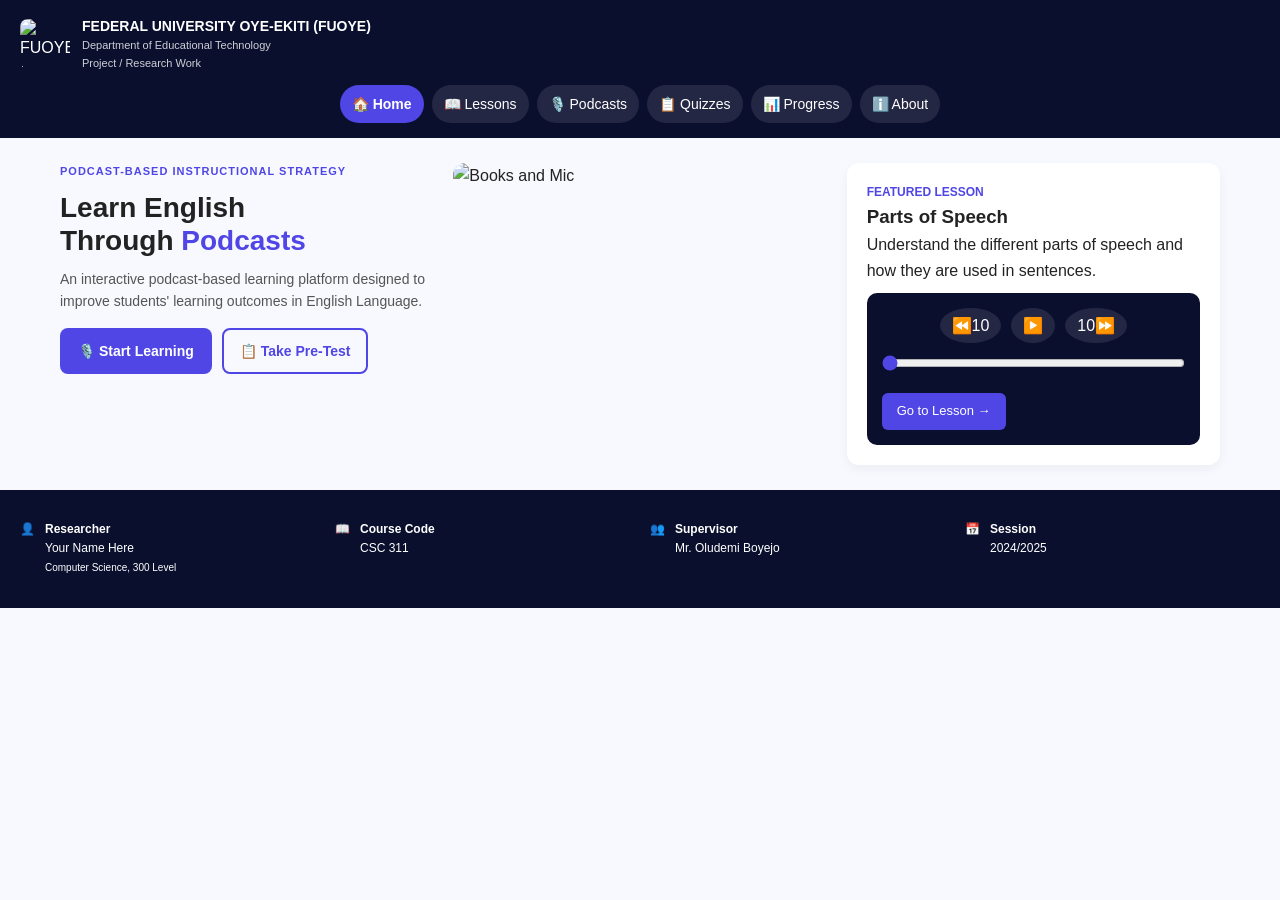
==== index.html @ ce8e96d2 "Update index.html" ====
<!DOCTYPE html>
<html lang="en">
<head>
  <meta charset="UTF-8">
  <meta name="viewport" content="width=device-width, initial-scale=1.0">
  <title>PodClass English - Home</title>
  <link rel="stylesheet" href="style.css">
</head>
<body>
  <header>
    <div class="header-left">
      <img src="https://i.ibb.co/wgB9kXv/fuoye-logo.png" alt="FUOYE Logo" class="logo">
      <div>
        <h3>FEDERAL UNIVERSITY OYE-EKITI (FUOYE)</h3>
        <p>Department of Educational Technology</p>
        <p>Project / Research Work</p>
      </div>
    </div>
    <nav>
      <a href="index.html" class="active">🏠 Home</a>
      <a href="lessons.html">📖 Lessons</a>
      <a href="podcasts.html">🎙️ Podcasts</a>
      <a href="quizzes.html">📋 Quizzes</a>
      <a href="progress.html">📊 Progress</a>
      <a href="about.html">ℹ️ About</a>
    </nav>
  </header>

  <section class="hero">
    <div class="hero-text">
      <p class="tag">PODCAST-BASED INSTRUCTIONAL STRATEGY</p>
      <h1>Learn English <br>Through <span>Podcasts</span></h1>
      <p class="sub">An interactive podcast-based learning platform designed to improve students' learning outcomes in English Language.</p>
      <div class="hero-btns">
        <a href="podcasts.html" class="btn-primary">🎙️ Start Learning</a>
        <a href="#" class="btn-outline">📋 Take Pre-Test</a>
      </div>
    </div>
    <div class="hero-img">
      <img src="https://i.ibb.co/1JkFqWw/books-podcast.png" alt="Books and Mic">
    </div>
    <div class="featured">
      <h4>FEATURED LESSON</h4>
      <h3>Parts of Speech</h3>
      <p>Understand the different parts of speech and how they are used in sentences.</p>
      <div class="audio-player">
        <audio id="featuredAudio" src="audio/ep1.mp3"></audio>
        <div class="player-controls">
          <button onclick="rewind()">⏪10</button>
          <button onclick="playPause()" id="playBtn">▶️</button>
          <button onclick="forward()">10⏩</button>
        </div>
        <input type="range" id="progress" value="0">
        <a href="lessons.html" class="btn-small">Go to Lesson →</a>
      </div>
    </div>
  </section>

  <footer>
    <div class="footer-item"><span>👤</span><div><b>Researcher</b><br>Your Name Here<br><small>Computer Science, 300 Level</small></div></div>
    <div class="footer-item"><span>📖</span><div><b>Course Code</b><br>CSC 311</div></div>
    <div class="footer-item"><span>👥</span><div><b>Supervisor</b><br>Mr. Oludemi Boyejo</div></div>
    <div class="footer-item"><span>📅</span><div><b>Session</b><br>2024/2025</div></div>
  </footer>
  <script src="script.js"></script>
</body>
</html>
---- style.css ----
* { margin: 0; padding: 0; box-sizing: border-box; font-family: 'Segoe UI', Roboto, sans-serif; }
body { background: #f8f9ff; color: #222; line-height: 1.6; }
header { background: #0a0f2e; color: white; padding: 15px 20px; position: sticky; top: 0; z-index: 100; }
.header-left { display: flex; gap: 12px; align-items: center; margin-bottom: 12px; }
.logo { width: 50px; height: 50px; border-radius: 8px; }
.header-left h3 { font-size: 14px; }
.header-left p { font-size: 11px; opacity: 0.8; }
nav { display: flex; flex-wrap: wrap; gap: 8px; justify-content: center; }
nav a { color: white; text-decoration: none; font-size: 12px; padding: 8px 12px; border-radius: 20px; background: rgba(255,255,255,0.1); white-space: nowrap; }
nav a.active { background: #4f46e5; font-weight: 600; }
.hero { display: grid; gap: 20px; padding: 25px 20px; max-width: 1200px; margin: auto; }
.tag { color: #4f46e5; font-weight: 700; font-size: 11px; letter-spacing: 1px; }
.hero h1 { font-size: 28px; margin: 10px 0; line-height: 1.2; }
.hero h1 span { color: #4f46e5; }
.sub { color: #555; font-size: 14px; margin-bottom: 15px; }
.hero-btns { display: flex; gap: 10px; flex-wrap: wrap; }
.btn-primary { background: #4f46e5; color: white; padding: 12px 18px; border-radius: 8px; text-decoration: none; font-weight: 600; font-size: 14px; }
.btn-outline { border: 2px solid #4f46e5; color: #4f46e5; padding: 10px 16px; border-radius: 8px; text-decoration: none; font-weight: 600; font-size: 14px; }
.hero-img img { width: 100%; border-radius: 12px; }
.featured { background: white; padding: 20px; border-radius: 12px; box-shadow: 0 4px 12px rgba(0,0,0,0.05); }
.featured h4 { color: #4f46e5; font-size: 12px; }
.audio-player { background: #0a0f2e; color: white; padding: 15px; border-radius: 10px; margin-top: 10px; }
.player-controls { display: flex; justify-content: center; gap: 10px; }
.player-controls button { background: rgba(255,255,255,0.1); border: none; color: white; font-size: 16px; padding: 8px 12px; border-radius: 50%; cursor: pointer; }
#progress { width: 100%; margin: 12px 0; accent-color: #4f46e5; }
.btn-small { background: #4f46e5; color: white; padding: 8px 15px; border-radius: 6px; text-decoration: none; display: inline-block; margin-top: 10px; font-size: 13px; }
.features { text-align: center; padding: 40px 20px; }
.features h2 { margin-bottom: 20px; }
.feature-grid { display: grid; grid-template-columns: repeat(2, 1fr); gap: 15px; max-width: 1100px; margin: 20px auto; }
.feature { background: white; padding: 20px; border-radius: 12px; box-shadow: 0 2px 8px rgba(0,0,0,0.05); }
.icon { font-size: 28px; background: #eef2ff; width: 50px; height: 50px; line-height: 50px; border-radius: 50%; margin: 0 auto 10px; }
.about-quick { display: grid; gap: 20px; padding: 20px; max-width: 1200px; margin: auto; }
.about { background: #0a0f2e; color: white; padding: 25px; border-radius: 12px; }
.quick-grid { display: grid; grid-template-columns: repeat(2, 1fr); gap: 12px; }
.q { background: white; padding: 15px; border-radius: 10px; text-align: center; text-decoration: none; color: #222; display: block; box-shadow: 0 2px 8px rgba(0,0,0,0.05); }
.q b { display: block; margin-top: 5px; }
.page { padding: 25px 20px; max-width: 1000px; margin: auto; }
.lesson-card,.episode,.progress-card { background: white; padding: 18px; margin: 15px 0; border-radius: 12px; box-shadow: 0 2px 8px rgba(0,0,0,0.05); }
.bar { background: #e5e7eb; height: 10px; border-radius: 5px; overflow: hidden; }
.bar div { background: #4f46e5; height: 10px; }
.quiz-container { max-width: 800px; margin: 25px auto; padding: 25px; background: white; border-radius: 12px; }
.question { background: #f5f9ff; padding: 15px; margin: 15px 0; border-radius: 8px; border-left: 4px solid #4f46e5; }
.question label { display: block; margin: 8px 0; cursor: pointer; }
.btn { background: #4f46e5; color: white; padding: 12px 20px; border-radius: 8px; text-decoration: none; border: none; cursor: pointer; display: inline-block; margin: 8px; font-weight: 600; }
footer { background: #0a0f2e; color: white; display: grid; grid-template-columns: repeat(2, 1fr); gap: 20px; padding: 30px 20px; font-size: 12px; }
.footer-item { display: flex; gap: 10px; }
@media(min-width: 900px){
  .hero { grid-template-columns: 1fr 1fr 1fr; }
  .feature-grid { grid-template-columns: repeat(4, 1fr); }
  .about-quick { grid-template-columns: 1fr 1fr; }
  footer { grid-template-columns: repeat(4, 1fr); }
  nav a { font-size: 14px; }
}
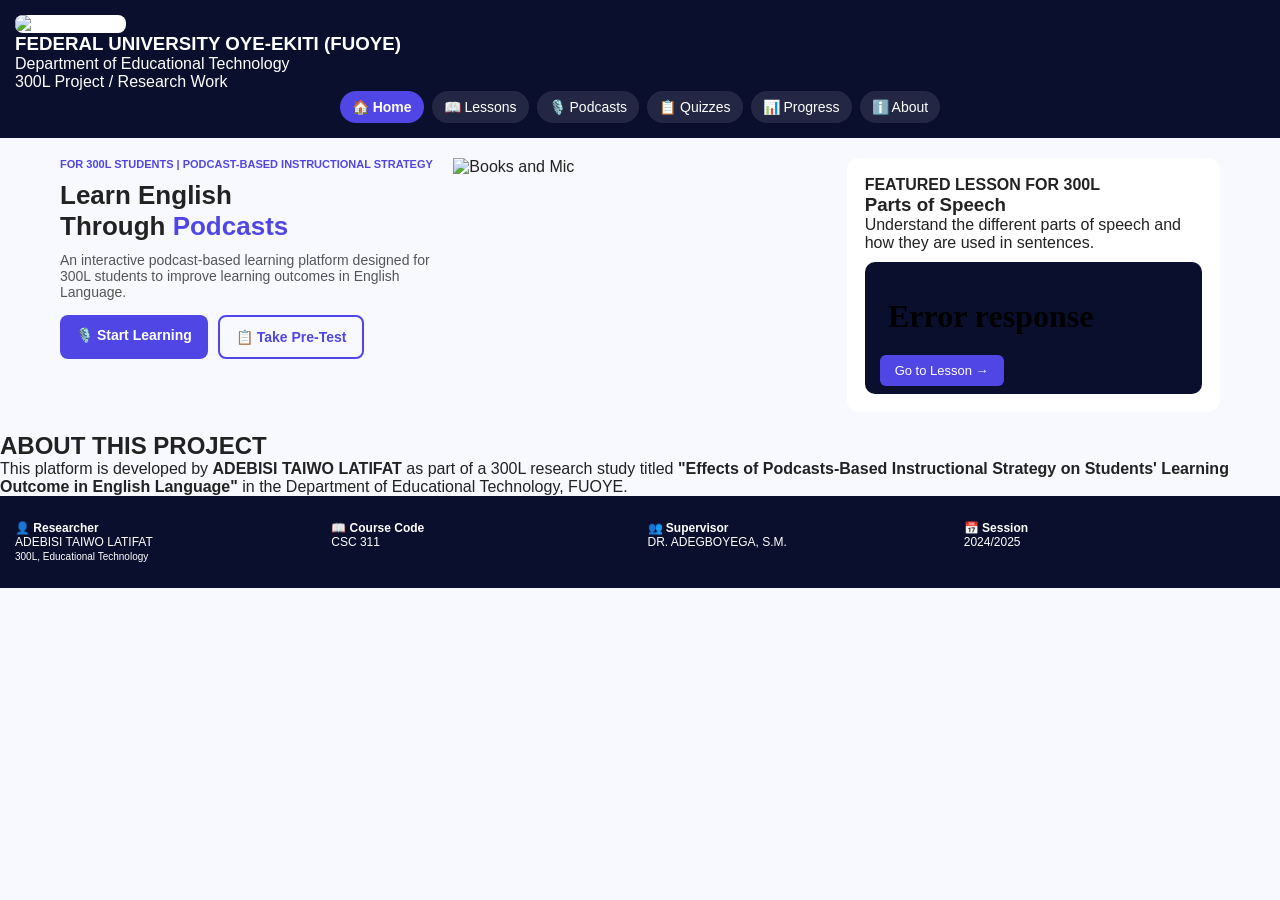
==== commit a138adf4: "Update index.html" ====
--- a/index.html
+++ b/index.html
@@ -3,17 +3,17 @@
 <head>
   <meta charset="UTF-8">
   <meta name="viewport" content="width=device-width, initial-scale=1.0">
-  <title>PodClass English - Home</title>
+  <title>PodClass English - FUOYE 300L</title>
   <link rel="stylesheet" href="style.css">
 </head>
 <body>
   <header>
-    <div class="header-left">
-      <img src="https://i.ibb.co/wgB9kXv/fuoye-logo.png" alt="FUOYE Logo" class="logo">
+    <div class="header-top">
+      <img src="https://i.postimg.cc/3R0YhXkT/fuoye-logo.png" alt="FUOYE Logo" class="logo">
       <div>
         <h3>FEDERAL UNIVERSITY OYE-EKITI (FUOYE)</h3>
         <p>Department of Educational Technology</p>
-        <p>Project / Research Work</p>
+        <p>300L Project / Research Work</p>
       </div>
     </div>
     <nav>
@@ -27,41 +27,38 @@
   </header>
 
   <section class="hero">
-    <div class="hero-text">
-      <p class="tag">PODCAST-BASED INSTRUCTIONAL STRATEGY</p>
+    <div>
+      <p class="tag">FOR 300L STUDENTS | PODCAST-BASED INSTRUCTIONAL STRATEGY</p>
       <h1>Learn English <br>Through <span>Podcasts</span></h1>
-      <p class="sub">An interactive podcast-based learning platform designed to improve students' learning outcomes in English Language.</p>
+      <p class="sub">An interactive podcast-based learning platform designed for 300L students to improve learning outcomes in English Language.</p>
       <div class="hero-btns">
         <a href="podcasts.html" class="btn-primary">🎙️ Start Learning</a>
         <a href="#" class="btn-outline">📋 Take Pre-Test</a>
       </div>
     </div>
-    <div class="hero-img">
-      <img src="https://i.ibb.co/1JkFqWw/books-podcast.png" alt="Books and Mic">
-    </div>
+    <img src="https://i.ibb.co/1JkFqWw/books-podcast.png" alt="Books and Mic" class="hero-img">
+    
     <div class="featured">
-      <h4>FEATURED LESSON</h4>
+      <h4>FEATURED LESSON FOR 300L</h4>
       <h3>Parts of Speech</h3>
       <p>Understand the different parts of speech and how they are used in sentences.</p>
       <div class="audio-player">
-        <audio id="featuredAudio" src="audio/ep1.mp3"></audio>
-        <div class="player-controls">
-          <button onclick="rewind()">⏪10</button>
-          <button onclick="playPause()" id="playBtn">▶️</button>
-          <button onclick="forward()">10⏩</button>
-        </div>
-        <input type="range" id="progress" value="0">
+        <iframe id="featuredAudio" src="PASTE_AUDIO_LINK_1" width="100%" height="80" frameborder="0"></iframe>
         <a href="lessons.html" class="btn-small">Go to Lesson →</a>
       </div>
     </div>
   </section>
 
+  <section class="about-project">
+    <h2>ABOUT THIS PROJECT</h2>
+    <p>This platform is developed by <b>ADEBISI TAIWO LATIFAT</b> as part of a 300L research study titled <b>"Effects of Podcasts-Based Instructional Strategy on Students' Learning Outcome in English Language"</b> in the Department of Educational Technology, FUOYE.</p>
+  </section>
+
   <footer>
-    <div class="footer-item"><span>👤</span><div><b>Researcher</b><br>Your Name Here<br><small>Computer Science, 300 Level</small></div></div>
-    <div class="footer-item"><span>📖</span><div><b>Course Code</b><br>CSC 311</div></div>
-    <div class="footer-item"><span>👥</span><div><b>Supervisor</b><br>Mr. Oludemi Boyejo</div></div>
-    <div class="footer-item"><span>📅</span><div><b>Session</b><br>2024/2025</div></div>
+    <div><b>👤 Researcher</b><br>ADEBISI TAIWO LATIFAT<br><small>300L, Educational Technology</small></div>
+    <div><b>📖 Course Code</b><br>CSC 311</div>
+    <div><b>👥 Supervisor</b><br>DR. ADEGBOYEGA, S.M.</div>
+    <div><b>📅 Session</b><br>2024/2025</div>
   </footer>
-  <script src="script.js"></script>
 </body>
 </html>
--- a/style.css
+++ b/style.css
@@ -1,53 +1,34 @@
-* { margin: 0; padding: 0; box-sizing: border-box; font-family: 'Segoe UI', Roboto, sans-serif; }
-body { background: #f8f9ff; color: #222; line-height: 1.6; }
-header { background: #0a0f2e; color: white; padding: 15px 20px; position: sticky; top: 0; z-index: 100; }
-.header-left { display: flex; gap: 12px; align-items: center; margin-bottom: 12px; }
-.logo { width: 50px; height: 50px; border-radius: 8px; }
-.header-left h3 { font-size: 14px; }
-.header-left p { font-size: 11px; opacity: 0.8; }
+* { margin: 0; padding: 0; box-sizing: border-box; font-family: 'Segoe UI', sans-serif; }
+body { background: #f8f9ff; color: #222; }
+header { background: #0a0f2e; color: white; padding: 15px; }
+.header-left { display: flex; gap: 10px; align-items: center; margin-bottom: 12px; }
+.logo { width: 50px; height: 50px; border-radius: 8px; object-fit: contain; background: white; }
+.header-left h3 { font-size: 13px; }
+.header-left p { font-size: 10px; opacity: 0.8; }
 nav { display: flex; flex-wrap: wrap; gap: 8px; justify-content: center; }
-nav a { color: white; text-decoration: none; font-size: 12px; padding: 8px 12px; border-radius: 20px; background: rgba(255,255,255,0.1); white-space: nowrap; }
+nav a { color: white; text-decoration: none; font-size: 12px; padding: 8px 12px; border-radius: 20px; background: rgba(255,255,255,0.1); }
 nav a.active { background: #4f46e5; font-weight: 600; }
-.hero { display: grid; gap: 20px; padding: 25px 20px; max-width: 1200px; margin: auto; }
-.tag { color: #4f46e5; font-weight: 700; font-size: 11px; letter-spacing: 1px; }
-.hero h1 { font-size: 28px; margin: 10px 0; line-height: 1.2; }
+.hero { padding: 20px; max-width: 1200px; margin: auto; }
+.tag { color: #4f46e5; font-weight: 700; font-size: 11px; }
+.hero h1 { font-size: 26px; margin: 10px 0; }
 .hero h1 span { color: #4f46e5; }
 .sub { color: #555; font-size: 14px; margin-bottom: 15px; }
 .hero-btns { display: flex; gap: 10px; flex-wrap: wrap; }
-.btn-primary { background: #4f46e5; color: white; padding: 12px 18px; border-radius: 8px; text-decoration: none; font-weight: 600; font-size: 14px; }
-.btn-outline { border: 2px solid #4f46e5; color: #4f46e5; padding: 10px 16px; border-radius: 8px; text-decoration: none; font-weight: 600; font-size: 14px; }
-.hero-img img { width: 100%; border-radius: 12px; }
-.featured { background: white; padding: 20px; border-radius: 12px; box-shadow: 0 4px 12px rgba(0,0,0,0.05); }
-.featured h4 { color: #4f46e5; font-size: 12px; }
+.btn-primary, .btn-outline { padding: 12px 16px; border-radius: 8px; text-decoration: none; font-weight: 600; font-size: 14px; display: inline-block; }
+.btn-primary { background: #4f46e5; color: white; }
+.btn-outline { border: 2px solid #4f46e5; color: #4f46e5; }
+.hero-img img { width: 100%; border-radius: 12px; margin: 15px 0; }
+.featured { background: white; padding: 18px; border-radius: 12px; }
 .audio-player { background: #0a0f2e; color: white; padding: 15px; border-radius: 10px; margin-top: 10px; }
 .player-controls { display: flex; justify-content: center; gap: 10px; }
-.player-controls button { background: rgba(255,255,255,0.1); border: none; color: white; font-size: 16px; padding: 8px 12px; border-radius: 50%; cursor: pointer; }
-#progress { width: 100%; margin: 12px 0; accent-color: #4f46e5; }
-.btn-small { background: #4f46e5; color: white; padding: 8px 15px; border-radius: 6px; text-decoration: none; display: inline-block; margin-top: 10px; font-size: 13px; }
-.features { text-align: center; padding: 40px 20px; }
-.features h2 { margin-bottom: 20px; }
-.feature-grid { display: grid; grid-template-columns: repeat(2, 1fr); gap: 15px; max-width: 1100px; margin: 20px auto; }
-.feature { background: white; padding: 20px; border-radius: 12px; box-shadow: 0 2px 8px rgba(0,0,0,0.05); }
-.icon { font-size: 28px; background: #eef2ff; width: 50px; height: 50px; line-height: 50px; border-radius: 50%; margin: 0 auto 10px; }
-.about-quick { display: grid; gap: 20px; padding: 20px; max-width: 1200px; margin: auto; }
-.about { background: #0a0f2e; color: white; padding: 25px; border-radius: 12px; }
-.quick-grid { display: grid; grid-template-columns: repeat(2, 1fr); gap: 12px; }
-.q { background: white; padding: 15px; border-radius: 10px; text-align: center; text-decoration: none; color: #222; display: block; box-shadow: 0 2px 8px rgba(0,0,0,0.05); }
-.q b { display: block; margin-top: 5px; }
-.page { padding: 25px 20px; max-width: 1000px; margin: auto; }
-.lesson-card,.episode,.progress-card { background: white; padding: 18px; margin: 15px 0; border-radius: 12px; box-shadow: 0 2px 8px rgba(0,0,0,0.05); }
-.bar { background: #e5e7eb; height: 10px; border-radius: 5px; overflow: hidden; }
-.bar div { background: #4f46e5; height: 10px; }
-.quiz-container { max-width: 800px; margin: 25px auto; padding: 25px; background: white; border-radius: 12px; }
-.question { background: #f5f9ff; padding: 15px; margin: 15px 0; border-radius: 8px; border-left: 4px solid #4f46e5; }
-.question label { display: block; margin: 8px 0; cursor: pointer; }
-.btn { background: #4f46e5; color: white; padding: 12px 20px; border-radius: 8px; text-decoration: none; border: none; cursor: pointer; display: inline-block; margin: 8px; font-weight: 600; }
-footer { background: #0a0f2e; color: white; display: grid; grid-template-columns: repeat(2, 1fr); gap: 20px; padding: 30px 20px; font-size: 12px; }
-.footer-item { display: flex; gap: 10px; }
-@media(min-width: 900px){
-  .hero { grid-template-columns: 1fr 1fr 1fr; }
-  .feature-grid { grid-template-columns: repeat(4, 1fr); }
-  .about-quick { grid-template-columns: 1fr 1fr; }
+.player-controls button { background: rgba(255,255,255,0.1); border: none; color: white; font-size: 16px; padding: 8px 12px; border-radius: 50%; }
+#progress { width: 100%; margin: 12px 0; }
+.btn-small { background: #4f46e5; color: white; padding: 8px 15px; border-radius: 6px; text-decoration: none; font-size: 13px; }
+footer { background: #0a0f2e; color: white; display: grid; grid-template-columns: repeat(2, 1fr); gap: 15px; padding: 25px 15px; font-size: 12px; }
+.footer-item { display: flex; gap: 8px; }
+
+@media(min-width: 768px){
+  .hero { display: grid; grid-template-columns: 1fr 1fr 1fr; gap: 20px; }
   footer { grid-template-columns: repeat(4, 1fr); }
   nav a { font-size: 14px; }
 }
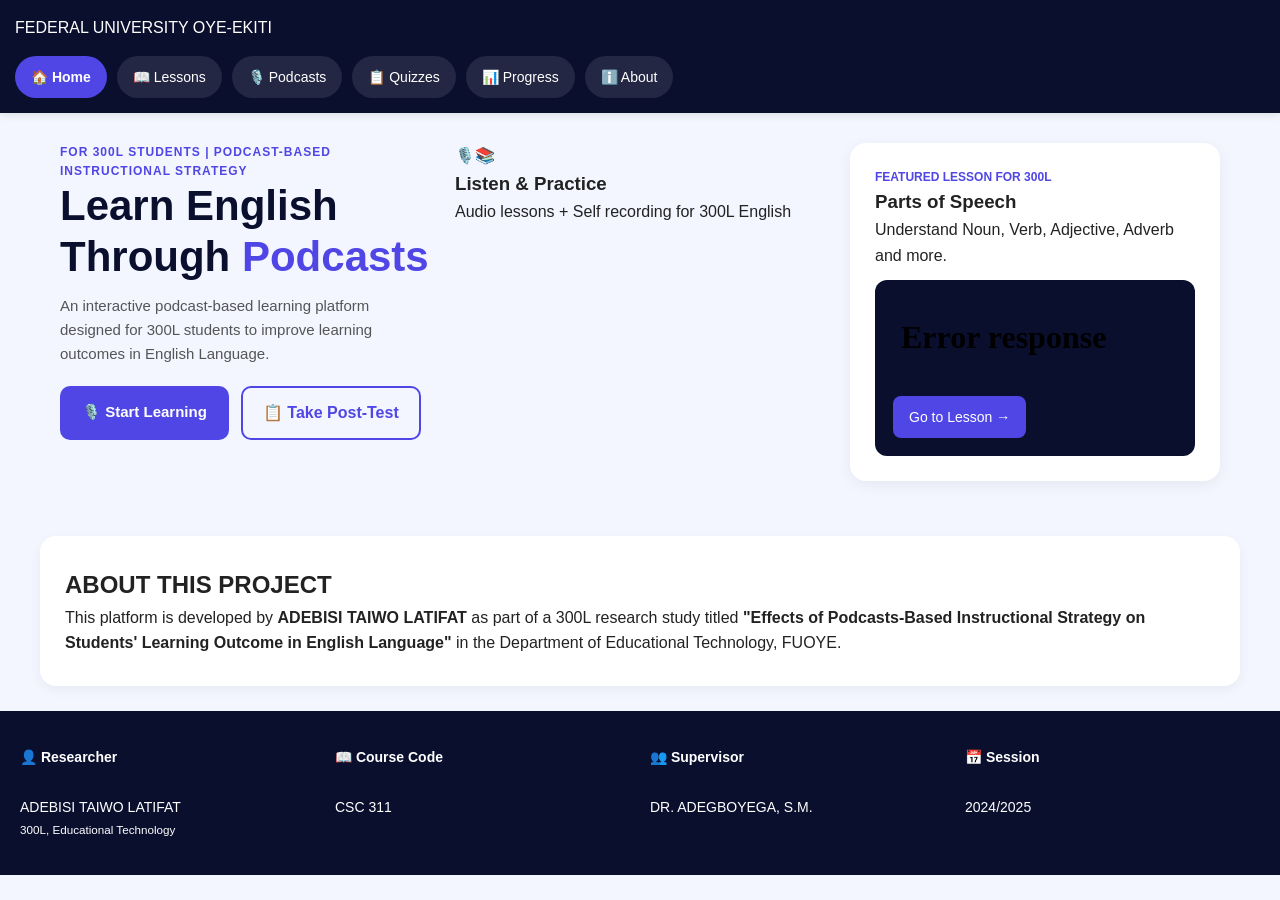
==== commit dc9d78ef: "Update index.html" ====
--- a/index.html
+++ b/index.html
@@ -1,64 +1,37 @@
 <!DOCTYPE html>
 <html lang="en">
-<head>
-  <meta charset="UTF-8">
-  <meta name="viewport" content="width=device-width, initial-scale=1.0">
-  <title>PodClass English - FUOYE 300L</title>
-  <link rel="stylesheet" href="style.css">
-</head>
+<head><meta charset="UTF-8"><meta name="viewport" content="width=device-width, initial-scale=1.0">
+<title>PodClass English - FUOYE 300L</title><link rel="stylesheet" href="style.css"></head>
 <body>
-  <header>
-    <div class="header-top">
-      <img src="https://i.postimg.cc/3R0YhXkT/fuoye-logo.png" alt="FUOYE Logo" class="logo">
-      <div>
-        <h3>FEDERAL UNIVERSITY OYE-EKITI (FUOYE)</h3>
-        <p>Department of Educational Technology</p>
-        <p>300L Project / Research Work</p>
-      </div>
+<header>
+  <div class="header-top"><div class="school-name">FEDERAL UNIVERSITY OYE-EKITI</div></div>
+  <nav>
+    <a href="index.html" class="active">🏠 Home</a><a href="lessons.html">📖 Lessons</a>
+    <a href="podcasts.html">🎙️ Podcasts</a><a href="quizzes.html">📋 Quizzes</a>
+    <a href="progress.html">📊 Progress</a><a href="about.html">ℹ️ About</a>
+  </nav>
+</header>
+<section class="hero">
+  <div class="hero-text">
+    <p class="tag">FOR 300L STUDENTS | PODCAST-BASED INSTRUCTIONAL STRATEGY</p>
+    <h1>Learn English <br>Through <span>Podcasts</span></h1>
+    <p class="sub">An interactive podcast-based learning platform designed for 300L students to improve learning outcomes in English Language.</p>
+    <div class="hero-btns">
+      <a href="podcasts.html" class="btn-primary">🎙️ Start Learning</a>
+      <a href="quizzes.html" class="btn-outline">📋 Take Post-Test</a>
     </div>
-    <nav>
-      <a href="index.html" class="active">🏠 Home</a>
-      <a href="lessons.html">📖 Lessons</a>
-      <a href="podcasts.html">🎙️ Podcasts</a>
-      <a href="quizzes.html">📋 Quizzes</a>
-      <a href="progress.html">📊 Progress</a>
-      <a href="about.html">ℹ️ About</a>
-    </nav>
-  </header>
-
-  <section class="hero">
-    <div>
-      <p class="tag">FOR 300L STUDENTS | PODCAST-BASED INSTRUCTIONAL STRATEGY</p>
-      <h1>Learn English <br>Through <span>Podcasts</span></h1>
-      <p class="sub">An interactive podcast-based learning platform designed for 300L students to improve learning outcomes in English Language.</p>
-      <div class="hero-btns">
-        <a href="podcasts.html" class="btn-primary">🎙️ Start Learning</a>
-        <a href="#" class="btn-outline">📋 Take Pre-Test</a>
-      </div>
-    </div>
-    <img src="https://i.ibb.co/1JkFqWw/books-podcast.png" alt="Books and Mic" class="hero-img">
-    
-    <div class="featured">
-      <h4>FEATURED LESSON FOR 300L</h4>
-      <h3>Parts of Speech</h3>
-      <p>Understand the different parts of speech and how they are used in sentences.</p>
-      <div class="audio-player">
-        <iframe id="featuredAudio" src="PASTE_AUDIO_LINK_1" width="100%" height="80" frameborder="0"></iframe>
-        <a href="lessons.html" class="btn-small">Go to Lesson →</a>
-      </div>
-    </div>
-  </section>
-
-  <section class="about-project">
-    <h2>ABOUT THIS PROJECT</h2>
-    <p>This platform is developed by <b>ADEBISI TAIWO LATIFAT</b> as part of a 300L research study titled <b>"Effects of Podcasts-Based Instructional Strategy on Students' Learning Outcome in English Language"</b> in the Department of Educational Technology, FUOYE.</p>
-  </section>
-
-  <footer>
-    <div><b>👤 Researcher</b><br>ADEBISI TAIWO LATIFAT<br><small>300L, Educational Technology</small></div>
-    <div><b>📖 Course Code</b><br>CSC 311</div>
-    <div><b>👥 Supervisor</b><br>DR. ADEGBOYEGA, S.M.</div>
-    <div><b>📅 Session</b><br>2024/2025</div>
-  </footer>
-</body>
-</html>
+  </div>
+  <div class="hero-card"><div class="icon">🎙️📚</div><h3>Listen & Practice</h3><p>Audio lessons + Self recording for 300L English</p></div>
+  <div class="featured">
+    <h4>FEATURED LESSON FOR 300L</h4><h3>Parts of Speech</h3><p>Understand Noun, Verb, Adjective, Adverb and more.</p>
+    <div class="audio-player"><iframe src="PASTE_AUDIO_LINK_1" width="100%" height="80" frameborder="0"></iframe><a href="lessons.html" class="btn-small">Go to Lesson →</a></div>
+  </div>
+</section>
+<section class="about-project">
+  <h2>ABOUT THIS PROJECT</h2>
+  <p>This platform is developed by <b>ADEBISI TAIWO LATIFAT</b> as part of a 300L research study titled <b>"Effects of Podcasts-Based Instructional Strategy on Students' Learning Outcome in English Language"</b> in the Department of Educational Technology, FUOYE.</p>
+</section>
+<footer>
+  <div><b>👤 Researcher</b><br>ADEBISI TAIWO LATIFAT<br><small>300L, Educational Technology</small></div>
+  <div><b>📖 Course Code</b><br>CSC 311</div><div><b>👥 Supervisor</b><br>DR. ADEGBOYEGA, S.M.</div><div><b>📅 Session</b><br>2024/2025</div>
+</footer></body></html>
--- a/style.css
+++ b/style.css
@@ -1,34 +1,86 @@
-* { margin: 0; padding: 0; box-sizing: border-box; font-family: 'Segoe UI', sans-serif; }
-body { background: #f8f9ff; color: #222; }
-header { background: #0a0f2e; color: white; padding: 15px; }
-.header-left { display: flex; gap: 10px; align-items: center; margin-bottom: 12px; }
-.logo { width: 50px; height: 50px; border-radius: 8px; object-fit: contain; background: white; }
-.header-left h3 { font-size: 13px; }
-.header-left p { font-size: 10px; opacity: 0.8; }
-nav { display: flex; flex-wrap: wrap; gap: 8px; justify-content: center; }
-nav a { color: white; text-decoration: none; font-size: 12px; padding: 8px 12px; border-radius: 20px; background: rgba(255,255,255,0.1); }
-nav a.active { background: #4f46e5; font-weight: 600; }
-.hero { padding: 20px; max-width: 1200px; margin: auto; }
-.tag { color: #4f46e5; font-weight: 700; font-size: 11px; }
-.hero h1 { font-size: 26px; margin: 10px 0; }
+/* ===== RESET & BASE ===== */
+* { margin: 0; padding: 0; box-sizing: border-box; font-family: 'Segoe UI', Roboto, Arial, sans-serif; }
+body { background: #f4f6ff; color: #222; line-height: 1.6; }
+img { max-width: 100%; display: block; }
+
+/* ===== HEADER ===== */
+header { background: #0a0f2e; color: white; padding: 15px; position: sticky; top: 0; z-index: 100; box-shadow: 0 2px 8px rgba(0,0,0,0.1); }
+.header-top { display: flex; gap: 12px; align-items: center; margin-bottom: 15px; }
+.header-top h3 { font-size: 15px; }
+.header-top p { font-size: 12px; opacity: 0.9; }
+
+/* ===== NAVIGATION ===== */
+nav { display: flex; flex-wrap: wrap; gap: 10px; justify-content: center; }
+nav a { color: white; text-decoration: none; padding: 10px 16px; border-radius: 25px; background: rgba(255,255,255,0.1); font-size: 14px; font-weight: 500; transition: 0.3s; }
+nav a:hover { background: rgba(255,255,255,0.2); }
+nav a.active { background: #4f46e5; font-weight: 700; }
+
+/* ===== CONTAINERS ===== */
+.container { max-width: 1000px; margin: 25px auto; padding: 20px; }
+.hero { padding: 30px 20px; max-width: 1200px; margin: auto; display: grid; gap: 25px; }
+.about-project { background: white; padding: 30px 25px; margin: 25px auto; border-radius: 16px; max-width: 1200px; box-shadow: 0 4px 12px rgba(0,0,0,0.05); }
+
+/* ===== HERO SECTION ===== */
+.tag { color: #4f46e5; font-weight: 700; font-size: 12px; letter-spacing: 1px; text-transform: uppercase; }
+.hero h1 { font-size: 32px; line-height: 1.2; color: #0a0f2e; }
 .hero h1 span { color: #4f46e5; }
-.sub { color: #555; font-size: 14px; margin-bottom: 15px; }
-.hero-btns { display: flex; gap: 10px; flex-wrap: wrap; }
-.btn-primary, .btn-outline { padding: 12px 16px; border-radius: 8px; text-decoration: none; font-weight: 600; font-size: 14px; display: inline-block; }
-.btn-primary { background: #4f46e5; color: white; }
-.btn-outline { border: 2px solid #4f46e5; color: #4f46e5; }
-.hero-img img { width: 100%; border-radius: 12px; margin: 15px 0; }
-.featured { background: white; padding: 18px; border-radius: 12px; }
-.audio-player { background: #0a0f2e; color: white; padding: 15px; border-radius: 10px; margin-top: 10px; }
-.player-controls { display: flex; justify-content: center; gap: 10px; }
-.player-controls button { background: rgba(255,255,255,0.1); border: none; color: white; font-size: 16px; padding: 8px 12px; border-radius: 50%; }
-#progress { width: 100%; margin: 12px 0; }
-.btn-small { background: #4f46e5; color: white; padding: 8px 15px; border-radius: 6px; text-decoration: none; font-size: 13px; }
-footer { background: #0a0f2e; color: white; display: grid; grid-template-columns: repeat(2, 1fr); gap: 15px; padding: 25px 15px; font-size: 12px; }
-.footer-item { display: flex; gap: 8px; }
+.sub { color: #555; font-size: 15px; margin: 12px 0 20px; }
+.hero-btns { display: flex; gap: 12px; flex-wrap: wrap; }
 
+/* ===== BUTTONS ===== */
+.btn-primary { background: #4f46e5; color: white; padding: 14px 22px; border-radius: 10px; text-decoration: none; font-weight: 700; display: inline-block; border: none; cursor: pointer; transition: 0.3s; font-size: 15px; }
+.btn-primary:hover { background: #3c37c0; transform: translateY(-2px); }
+.btn-outline { border: 2px solid #4f46e5; color: #4f46e5; padding: 12px 20px; border-radius: 10px; text-decoration: none; font-weight: 700; transition: 0.3s; }
+.btn-outline:hover { background: #4f46e5; color: white; }
+.btn-small { background: #4f46e5; color: white; padding: 10px 16px; border-radius: 8px; text-decoration: none; font-size: 14px; display: inline-block; margin-top: 10px; }
+.btn-record { background: #4f46e5; color: white; border: none; padding: 12px 18px; border-radius: 10px; cursor: pointer; margin-top: 12px; font-weight: 600; width: 100%; }
+
+/* ===== CARDS ===== */
+.featured { background: white; padding: 25px; border-radius: 16px; box-shadow: 0 4px 15px rgba(0,0,0,0.06); }
+.featured h4 { color: #4f46e5; font-size: 12px; font-weight: 700; }
+.lesson-card, .podcast-card, .progress-card, .quiz-q { background: white; padding: 22px; border-radius: 16px; margin-bottom: 20px; box-shadow: 0 3px 10px rgba(0,0,0,0.05); }
+.lesson-card h3, .podcast-card h3 { color: #0a0f2e; margin-bottom: 10px; }
+.lesson-card ul, .lesson-card li { margin-left: 20px; margin-bottom: 8px; }
+.lesson-card b { color: #4f46e5; }
+.quiz-q label { display: block; padding: 8px; margin: 6px 0; border-radius: 8px; cursor: pointer; }
+.quiz-q label:hover { background: #f4f6ff; }
+
+/* ===== AUDIO PLAYER ===== */
+.audio-player { background: #0a0f2e; color: white; padding: 18px; border-radius: 12px; margin-top: 12px; }
+.record-status audio { width: 100%; margin-top: 12px; border-radius: 8px; }
+
+/* ===== PROGRESS ===== */
+.progress-card { text-align: center; }
+.progress-card h3 { color: #555; font-size: 14px; }
+.progress-card p { font-size: 24px; font-weight: 800; color: #4f46e5; margin-top: 5px; }
+
+/* ===== FOOTER ===== */
+footer { background: #0a0f2e; color: white; display: grid; gap: 20px; padding: 35px 20px; font-size: 14px; text-align: center; }
+footer b { display: block; margin-bottom: 5px; }
+
+/* ===== RESPONSIVE DESIGN ===== */
+
+/* TABLET: 768px and up */
 @media(min-width: 768px){
-  .hero { display: grid; grid-template-columns: 1fr 1fr 1fr; gap: 20px; }
-  footer { grid-template-columns: repeat(4, 1fr); }
-  nav a { font-size: 14px; }
+  .hero { grid-template-columns: 1fr 1fr; }
+  footer { grid-template-columns: repeat(4, 1fr); text-align: left; }
+  .progress-card { display: grid; grid-template-columns: repeat(4, 1fr); gap: 15px; }
 }
+
+/* LAPTOP/DESKTOP: 1024px and up */
+@media(min-width: 1024px){
+  .hero { grid-template-columns: 1fr 1fr 1fr; }
+  .hero h1 { font-size: 42px; }
+  nav { justify-content: flex-start; }
+  .container { padding: 30px; }
+}
+
+/* MOBILE: 480px and below */
+@media(max-width: 480px){
+  .header-top h3 { font-size: 13px; }
+  .hero h1 { font-size: 26px; }
+  nav a { font-size: 12px; padding: 8px 12px; }
+  .btn-primary, .btn-outline { width: 100%; text-align: center; }
+  .container { padding: 15px; }
+  .lesson-card, .podcast-card, .quiz-q { padding: 18px; }
+}
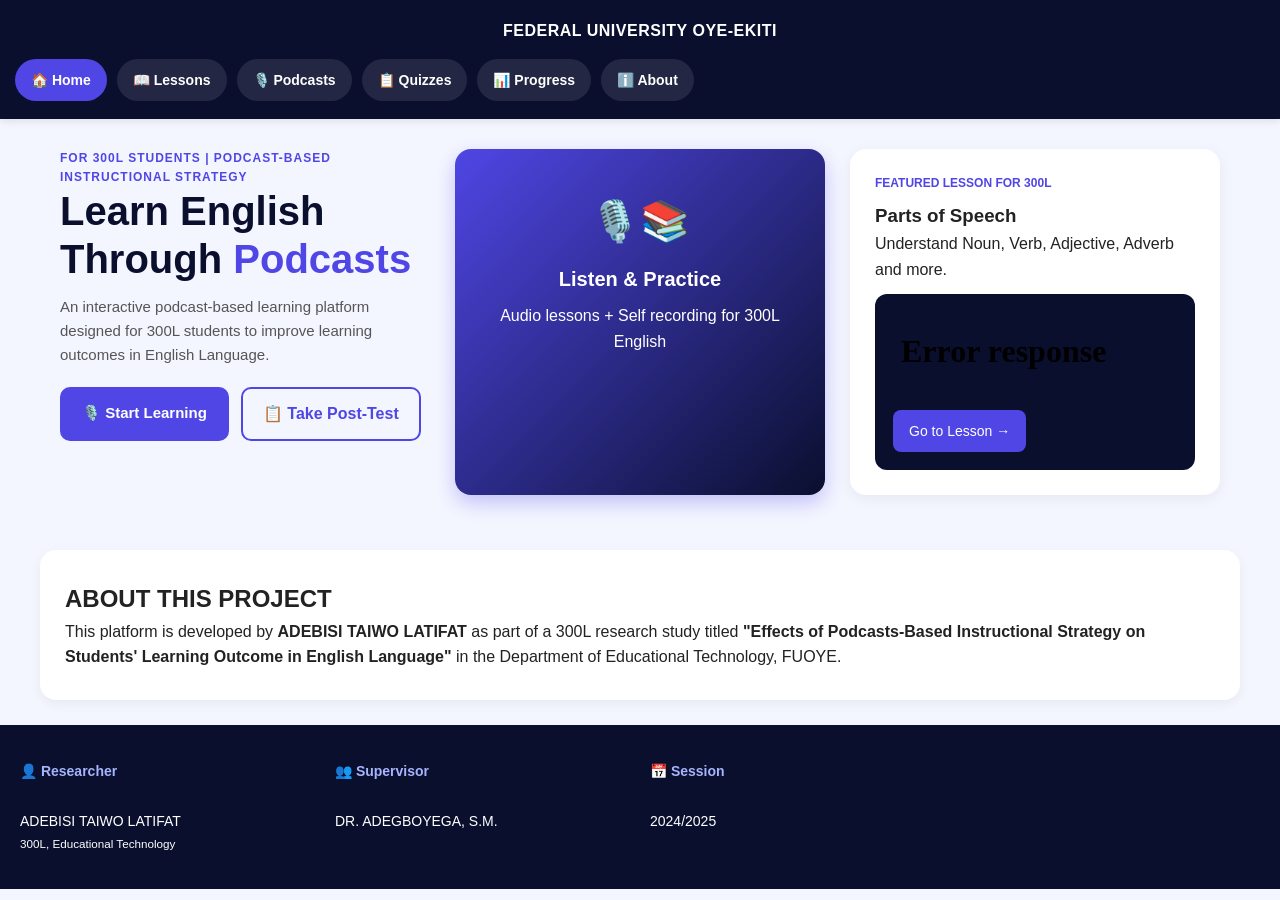
==== commit 9ac2ef2c: "Update index.html" ====
--- a/index.html
+++ b/index.html
@@ -33,5 +33,5 @@
 </section>
 <footer>
   <div><b>👤 Researcher</b><br>ADEBISI TAIWO LATIFAT<br><small>300L, Educational Technology</small></div>
-  <div><b>📖 Course Code</b><br>CSC 311</div><div><b>👥 Supervisor</b><br>DR. ADEGBOYEGA, S.M.</div><div><b>📅 Session</b><br>2024/2025</div>
+  <div><b>👥 Supervisor</b><br>DR. ADEGBOYEGA, S.M.</div><div><b>📅 Session</b><br>2024/2025</div>
 </footer></body></html>
--- a/style.css
+++ b/style.css
@@ -1,86 +1,358 @@
 /* ===== RESET & BASE ===== */
-* { margin: 0; padding: 0; box-sizing: border-box; font-family: 'Segoe UI', Roboto, Arial, sans-serif; }
-body { background: #f4f6ff; color: #222; line-height: 1.6; }
-img { max-width: 100%; display: block; }
+* { 
+  margin: 0; 
+  padding: 0; 
+  box-sizing: border-box; 
+  font-family: 'Segoe UI', Roboto, Arial, sans-serif; 
+}
+body { 
+  background: #f4f6ff; 
+  color: #222; 
+  line-height: 1.6; 
+}
+img { 
+  max-width: 100%; 
+  display: block; 
+}
 
 /* ===== HEADER ===== */
-header { background: #0a0f2e; color: white; padding: 15px; position: sticky; top: 0; z-index: 100; box-shadow: 0 2px 8px rgba(0,0,0,0.1); }
-.header-top { display: flex; gap: 12px; align-items: center; margin-bottom: 15px; }
-.header-top h3 { font-size: 15px; }
-.header-top p { font-size: 12px; opacity: 0.9; }
+header { 
+  background: #0a0f2e; 
+  color: white; 
+  padding: 18px 15px; 
+  position: sticky; 
+  top: 0; 
+  z-index: 100; 
+  box-shadow: 0 2px 8px rgba(0,0,0,0.1); 
+}
+.header-top { 
+  display: flex; 
+  justify-content: center;
+  align-items: center; 
+  margin-bottom: 15px; 
+}
+.school-name { 
+  font-size: 16px; 
+  font-weight: 800; 
+  text-align: center; 
+  letter-spacing: 0.5px;
+}
 
 /* ===== NAVIGATION ===== */
-nav { display: flex; flex-wrap: wrap; gap: 10px; justify-content: center; }
-nav a { color: white; text-decoration: none; padding: 10px 16px; border-radius: 25px; background: rgba(255,255,255,0.1); font-size: 14px; font-weight: 500; transition: 0.3s; }
-nav a:hover { background: rgba(255,255,255,0.2); }
-nav a.active { background: #4f46e5; font-weight: 700; }
+nav { 
+  display: flex; 
+  flex-wrap: wrap; 
+  gap: 10px; 
+  justify-content: center; 
+}
+nav a { 
+  color: white; 
+  text-decoration: none; 
+  padding: 10px 16px; 
+  border-radius: 25px; 
+  background: rgba(255,255,255,0.1); 
+  font-size: 14px; 
+  font-weight: 600; 
+  transition: 0.3s; 
+}
+nav a:hover { 
+  background: rgba(255,255,255,0.2); 
+  transform: translateY(-1px);
+}
+nav a.active { 
+  background: #4f46e5; 
+  font-weight: 700; 
+}
 
 /* ===== CONTAINERS ===== */
-.container { max-width: 1000px; margin: 25px auto; padding: 20px; }
-.hero { padding: 30px 20px; max-width: 1200px; margin: auto; display: grid; gap: 25px; }
-.about-project { background: white; padding: 30px 25px; margin: 25px auto; border-radius: 16px; max-width: 1200px; box-shadow: 0 4px 12px rgba(0,0,0,0.05); }
+.container { 
+  max-width: 1000px; 
+  margin: 25px auto; 
+  padding: 20px; 
+}
+.hero { 
+  padding: 30px 20px; 
+  max-width: 1200px; 
+  margin: auto; 
+  display: grid; 
+  gap: 25px; 
+}
+.about-project { 
+  background: white; 
+  padding: 30px 25px; 
+  margin: 25px auto; 
+  border-radius: 16px; 
+  max-width: 1200px; 
+  box-shadow: 0 4px 12px rgba(0,0,0,0.05); 
+}
 
 /* ===== HERO SECTION ===== */
-.tag { color: #4f46e5; font-weight: 700; font-size: 12px; letter-spacing: 1px; text-transform: uppercase; }
-.hero h1 { font-size: 32px; line-height: 1.2; color: #0a0f2e; }
-.hero h1 span { color: #4f46e5; }
-.sub { color: #555; font-size: 15px; margin: 12px 0 20px; }
-.hero-btns { display: flex; gap: 12px; flex-wrap: wrap; }
+.tag { 
+  color: #4f46e5; 
+  font-weight: 700; 
+  font-size: 12px; 
+  letter-spacing: 1px; 
+  text-transform: uppercase; 
+}
+.hero h1 { 
+  font-size: 30px; 
+  line-height: 1.2; 
+  color: #0a0f2e; 
+}
+.hero h1 span { 
+  color: #4f46e5; 
+}
+.sub { 
+  color: #555; 
+  font-size: 15px; 
+  margin: 12px 0 20px; 
+}
+.hero-btns { 
+  display: flex; 
+  gap: 12px; 
+  flex-wrap: wrap; 
+}
 
 /* ===== BUTTONS ===== */
-.btn-primary { background: #4f46e5; color: white; padding: 14px 22px; border-radius: 10px; text-decoration: none; font-weight: 700; display: inline-block; border: none; cursor: pointer; transition: 0.3s; font-size: 15px; }
-.btn-primary:hover { background: #3c37c0; transform: translateY(-2px); }
-.btn-outline { border: 2px solid #4f46e5; color: #4f46e5; padding: 12px 20px; border-radius: 10px; text-decoration: none; font-weight: 700; transition: 0.3s; }
-.btn-outline:hover { background: #4f46e5; color: white; }
-.btn-small { background: #4f46e5; color: white; padding: 10px 16px; border-radius: 8px; text-decoration: none; font-size: 14px; display: inline-block; margin-top: 10px; }
-.btn-record { background: #4f46e5; color: white; border: none; padding: 12px 18px; border-radius: 10px; cursor: pointer; margin-top: 12px; font-weight: 600; width: 100%; }
+.btn-primary { 
+  background: #4f46e5; 
+  color: white; 
+  padding: 14px 22px; 
+  border-radius: 10px; 
+  text-decoration: none; 
+  font-weight: 700; 
+  display: inline-block; 
+  border: none; 
+  cursor: pointer; 
+  transition: 0.3s; 
+  font-size: 15px; 
+}
+.btn-primary:hover { 
+  background: #3c37c0; 
+  transform: translateY(-2px); 
+}
+.btn-outline { 
+  border: 2px solid #4f46e5; 
+  color: #4f46e5; 
+  padding: 12px 20px; 
+  border-radius: 10px; 
+  text-decoration: none; 
+  font-weight: 700; 
+  transition: 0.3s; 
+}
+.btn-outline:hover { 
+  background: #4f46e5; 
+  color: white; 
+}
+.btn-small { 
+  background: #4f46e5; 
+  color: white; 
+  padding: 10px 16px; 
+  border-radius: 8px; 
+  text-decoration: none; 
+  font-size: 14px; 
+  display: inline-block; 
+  margin-top: 10px; 
+}
+.btn-record { 
+  background: #4f46e5; 
+  color: white; 
+  border: none; 
+  padding: 12px 18px; 
+  border-radius: 10px; 
+  cursor: pointer; 
+  margin-top: 12px; 
+  font-weight: 600; 
+  width: 100%; 
+  font-size: 15px;
+  transition: 0.3s;
+}
+.btn-record:hover {
+  opacity: 0.9;
+}
 
 /* ===== CARDS ===== */
-.featured { background: white; padding: 25px; border-radius: 16px; box-shadow: 0 4px 15px rgba(0,0,0,0.06); }
-.featured h4 { color: #4f46e5; font-size: 12px; font-weight: 700; }
-.lesson-card, .podcast-card, .progress-card, .quiz-q { background: white; padding: 22px; border-radius: 16px; margin-bottom: 20px; box-shadow: 0 3px 10px rgba(0,0,0,0.05); }
-.lesson-card h3, .podcast-card h3 { color: #0a0f2e; margin-bottom: 10px; }
-.lesson-card ul, .lesson-card li { margin-left: 20px; margin-bottom: 8px; }
-.lesson-card b { color: #4f46e5; }
-.quiz-q label { display: block; padding: 8px; margin: 6px 0; border-radius: 8px; cursor: pointer; }
-.quiz-q label:hover { background: #f4f6ff; }
+.hero-card {
+  background: linear-gradient(135deg, #4f46e5, #0a0f2e); 
+  border-radius: 16px; 
+  padding: 40px 20px; 
+  text-align: center; 
+  color: white;
+  box-shadow: 0 8px 20px rgba(79, 70, 229, 0.3);
+}
+.hero-card .icon { 
+  font-size: 40px; 
+  margin-bottom: 10px; 
+}
+.hero-card h3 { 
+  font-size: 20px; 
+  margin-bottom: 8px; 
+}
+
+.featured { 
+  background: white; 
+  padding: 25px; 
+  border-radius: 16px; 
+  box-shadow: 0 4px 15px rgba(0,0,0,0.06); 
+}
+.featured h4 { 
+  color: #4f46e5; 
+  font-size: 12px; 
+  font-weight: 700; 
+  margin-bottom: 8px;
+}
+
+.lesson-card, .podcast-card, .progress-card, .quiz-q { 
+  background: white; 
+  padding: 22px; 
+  border-radius: 16px; 
+  margin-bottom: 20px; 
+  box-shadow: 0 3px 10px rgba(0,0,0,0.05); 
+}
+.lesson-card h3, .podcast-card h3 { 
+  color: #0a0f2e; 
+  margin-bottom: 10px; 
+}
+.lesson-card ul, .lesson-card li { 
+  margin-left: 20px; 
+  margin-bottom: 8px; 
+}
+.lesson-card b { 
+  color: #4f46e5; 
+}
+.quiz-q label { 
+  display: block; 
+  padding: 8px; 
+  margin: 6px 0; 
+  border-radius: 8px; 
+  cursor: pointer; 
+  transition: 0.2s;
+}
+.quiz-q label:hover { 
+  background: #f4f6ff; 
+}
+
+/* ===== IMAGES & VIDEO ===== */
+.lesson-img { 
+  width: 100%; 
+  height: 200px; 
+  object-fit: cover; 
+  border-radius: 10px; 
+  margin: 12px 0; 
+}
+.youtube { 
+  width: 100%; 
+  height: 220px; 
+  border-radius: 10px; 
+  margin: 12px 0; 
+  border: none;
+}
 
 /* ===== AUDIO PLAYER ===== */
-.audio-player { background: #0a0f2e; color: white; padding: 18px; border-radius: 12px; margin-top: 12px; }
-.record-status audio { width: 100%; margin-top: 12px; border-radius: 8px; }
+.audio-player { 
+  background: #0a0f2e; 
+  color: white; 
+  padding: 18px; 
+  border-radius: 12px; 
+  margin-top: 12px; 
+}
+.record-status audio { 
+  width: 100%; 
+  margin-top: 12px; 
+  border-radius: 8px; 
+}
 
 /* ===== PROGRESS ===== */
-.progress-card { text-align: center; }
-.progress-card h3 { color: #555; font-size: 14px; }
-.progress-card p { font-size: 24px; font-weight: 800; color: #4f46e5; margin-top: 5px; }
+.progress-card { 
+  text-align: center; 
+}
+.progress-card h3 { 
+  color: #555; 
+  font-size: 14px; 
+}
+.progress-card p { 
+  font-size: 26px; 
+  font-weight: 800; 
+  color: #4f46e5; 
+  margin-top: 5px; 
+}
 
 /* ===== FOOTER ===== */
-footer { background: #0a0f2e; color: white; display: grid; gap: 20px; padding: 35px 20px; font-size: 14px; text-align: center; }
-footer b { display: block; margin-bottom: 5px; }
+footer { 
+  background: #0a0f2e; 
+  color: white; 
+  display: grid; 
+  gap: 20px; 
+  padding: 35px 20px; 
+  font-size: 14px; 
+  text-align: center; 
+}
+footer b { 
+  display: block; 
+  margin-bottom: 5px; 
+  color: #a5b4fc;
+}
 
 /* ===== RESPONSIVE DESIGN ===== */
 
 /* TABLET: 768px and up */
 @media(min-width: 768px){
-  .hero { grid-template-columns: 1fr 1fr; }
-  footer { grid-template-columns: repeat(4, 1fr); text-align: left; }
-  .progress-card { display: grid; grid-template-columns: repeat(4, 1fr); gap: 15px; }
+  .hero { 
+    grid-template-columns: 1fr 1fr; 
+  }
+  footer { 
+    grid-template-columns: repeat(4, 1fr); 
+    text-align: left; 
+  }
+  .progress-card { 
+    display: grid; 
+    grid-template-columns: repeat(4, 1fr); 
+    gap: 15px; 
+  }
 }
 
 /* LAPTOP/DESKTOP: 1024px and up */
 @media(min-width: 1024px){
-  .hero { grid-template-columns: 1fr 1fr 1fr; }
-  .hero h1 { font-size: 42px; }
-  nav { justify-content: flex-start; }
-  .container { padding: 30px; }
+  .hero { 
+    grid-template-columns: 1fr 1fr 1fr; 
+  }
+  .hero h1 { 
+    font-size: 40px; 
+  }
+  nav { 
+    justify-content: flex-start; 
+  }
+  .container { 
+    padding: 30px; 
+  }
 }
 
 /* MOBILE: 480px and below */
 @media(max-width: 480px){
-  .header-top h3 { font-size: 13px; }
-  .hero h1 { font-size: 26px; }
-  nav a { font-size: 12px; padding: 8px 12px; }
-  .btn-primary, .btn-outline { width: 100%; text-align: center; }
-  .container { padding: 15px; }
-  .lesson-card, .podcast-card, .quiz-q { padding: 18px; }
-}
+  .school-name { 
+    font-size: 14px; 
+  }
+  .hero h1 { 
+    font-size: 26px; 
+  }
+  nav a { 
+    font-size: 12px; 
+    padding: 8px 12px; 
+  }
+  .hero-btns a { 
+    width: 100%; 
+    text-align: center; 
+  }
+  .container { 
+    padding: 15px; 
+  }
+  .lesson-card, .podcast-card, .quiz-q { 
+    padding: 18px; 
+  }
+  .youtube { 
+    height: 180px; 
+  }
+  .lesson-img { 
+    height: 160px; 
+  }
+}
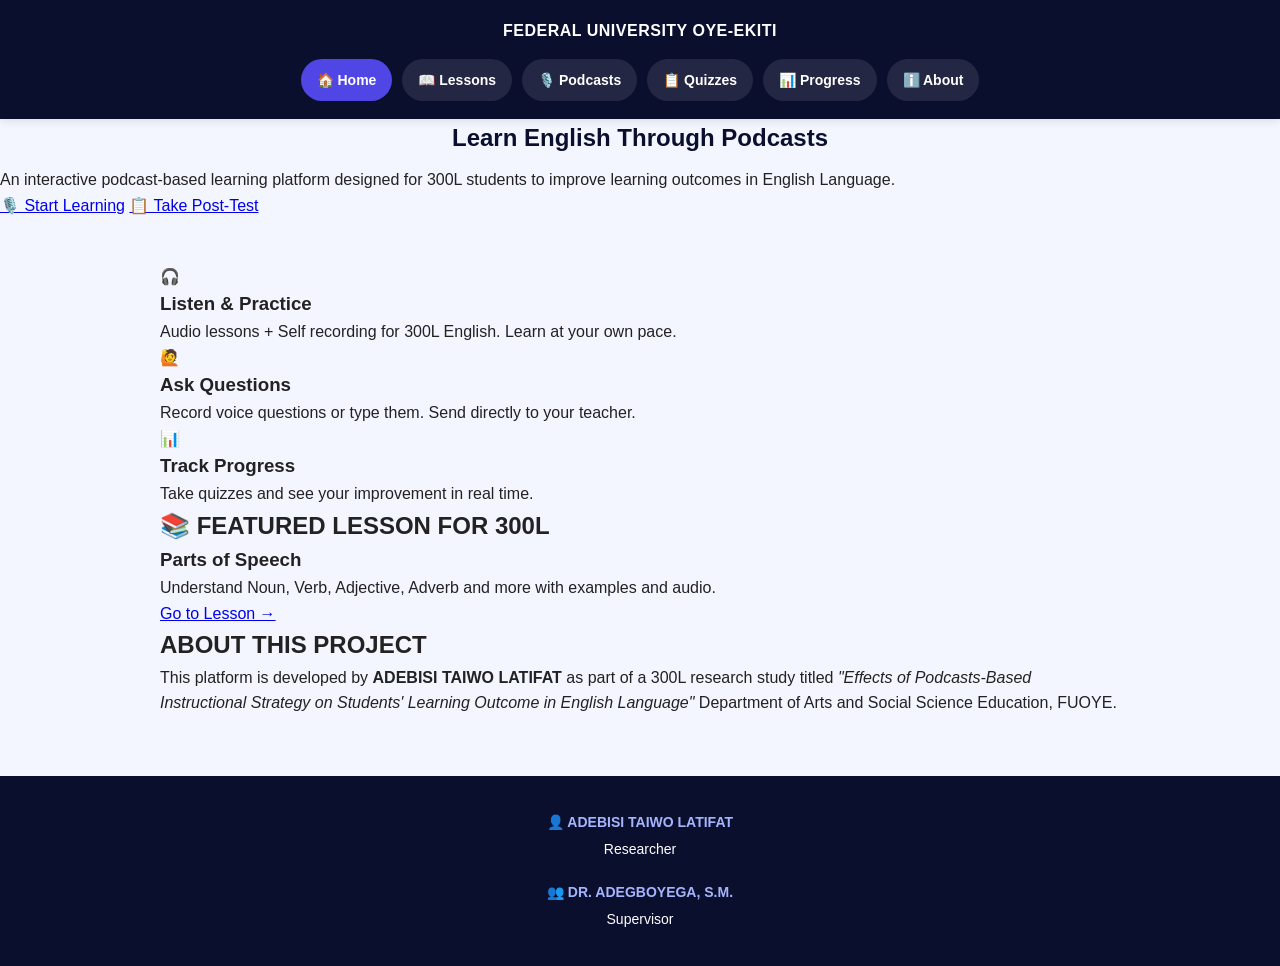
==== commit 69da3479: "Update index.html" ====
--- a/index.html
+++ b/index.html
@@ -1,37 +1,70 @@
 <!DOCTYPE html>
 <html lang="en">
-<head><meta charset="UTF-8"><meta name="viewport" content="width=device-width, initial-scale=1.0">
-<title>PodClass English - FUOYE 300L</title><link rel="stylesheet" href="style.css"></head>
+<head>
+  <meta charset="UTF-8">
+  <meta name="viewport" content="width=device-width, initial-scale=1.0">
+  <title>Home - PodClass 300L</title>
+  <link rel="stylesheet" href="style.css">
+</head>
 <body>
 <header>
   <div class="header-top"><div class="school-name">FEDERAL UNIVERSITY OYE-EKITI</div></div>
   <nav>
-    <a href="index.html" class="active">🏠 Home</a><a href="lessons.html">📖 Lessons</a>
-    <a href="podcasts.html">🎙️ Podcasts</a><a href="quizzes.html">📋 Quizzes</a>
-    <a href="progress.html">📊 Progress</a><a href="about.html">ℹ️ About</a>
+    <a href="index.html" class="active">🏠 Home</a>
+    <a href="lessons.html">📖 Lessons</a>
+    <a href="podcasts.html">🎙️ Podcasts</a>
+    <a href="quizzes.html">📋 Quizzes</a>
+    <a href="progress.html">📊 Progress</a>
+    <a href="about.html">ℹ️ About</a>
   </nav>
 </header>
+
 <section class="hero">
-  <div class="hero-text">
-    <p class="tag">FOR 300L STUDENTS | PODCAST-BASED INSTRUCTIONAL STRATEGY</p>
-    <h1>Learn English <br>Through <span>Podcasts</span></h1>
-    <p class="sub">An interactive podcast-based learning platform designed for 300L students to improve learning outcomes in English Language.</p>
-    <div class="hero-btns">
-      <a href="podcasts.html" class="btn-primary">🎙️ Start Learning</a>
-      <a href="quizzes.html" class="btn-outline">📋 Take Post-Test</a>
+  <h1>Learn English <span>Through Podcasts</span></h1>
+  <p>An interactive podcast-based learning platform designed for 300L students to improve learning outcomes in English Language.</p>
+  <div class="hero-buttons">
+    <a href="podcasts.html" class="btn-primary">🎙️ Start Learning</a>
+    <a href="quizzes.html" class="btn-secondary">📋 Take Post-Test</a>
+  </div>
+</section>
+
+<section class="container">
+  <div class="feature-grid">
+    <div class="feature-card">
+      <div class="icon">🎧</div>
+      <h3>Listen & Practice</h3>
+      <p>Audio lessons + Self recording for 300L English. Learn at your own pace.</p>
+    </div>
+    <div class="feature-card">
+      <div class="icon">🙋</div>
+      <h3>Ask Questions</h3>
+      <p>Record voice questions or type them. Send directly to your teacher.</p>
+    </div>
+    <div class="feature-card">
+      <div class="icon">📊</div>
+      <h3>Track Progress</h3>
+      <p>Take quizzes and see your improvement in real time.</p>
     </div>
   </div>
-  <div class="hero-card"><div class="icon">🎙️📚</div><h3>Listen & Practice</h3><p>Audio lessons + Self recording for 300L English</p></div>
-  <div class="featured">
-    <h4>FEATURED LESSON FOR 300L</h4><h3>Parts of Speech</h3><p>Understand Noun, Verb, Adjective, Adverb and more.</p>
-    <div class="audio-player"><iframe src="PASTE_AUDIO_LINK_1" width="100%" height="80" frameborder="0"></iframe><a href="lessons.html" class="btn-small">Go to Lesson →</a></div>
+
+  <div class="featured-lesson">
+    <h2>📚 FEATURED LESSON FOR 300L</h2>
+    <h3>Parts of Speech</h3>
+    <p>Understand Noun, Verb, Adjective, Adverb and more with examples and audio.</p>
+    <a href="podcasts.html#ep1" class="btn-primary">Go to Lesson →</a>
+  </div>
+
+  <div class="about-project">
+    <h2>ABOUT THIS PROJECT</h2>
+    <p>This platform is developed by <b>ADEBISI TAIWO LATIFAT</b> as part of a 300L research study titled 
+    <i>"Effects of Podcasts-Based Instructional Strategy on Students' Learning Outcome in English Language"</i> 
+    Department of Arts and Social Science Education, FUOYE.</p>
   </div>
 </section>
-<section class="about-project">
-  <h2>ABOUT THIS PROJECT</h2>
-  <p>This platform is developed by <b>ADEBISI TAIWO LATIFAT</b> as part of a 300L research study titled <b>"Effects of Podcasts-Based Instructional Strategy on Students' Learning Outcome in English Language"</b> in the Department of Educational Technology, FUOYE.</p>
-</section>
+
 <footer>
-  <div><b>👤 Researcher</b><br>ADEBISI TAIWO LATIFAT<br><small>300L, Educational Technology</small></div>
-  <div><b>👥 Supervisor</b><br>DR. ADEGBOYEGA, S.M.</div><div><b>📅 Session</b><br>2024/2025</div>
-</footer></body></html>
+  <div><b>👤 ADEBISI TAIWO LATIFAT</b> Researcher</div>
+  <div><b>👥 DR. ADEGBOYEGA, S.M.</b> Supervisor</div>
+</footer>
+</body>
+</html>
--- a/style.css
+++ b/style.css
@@ -1,358 +1,118 @@
-/* ===== RESET & BASE ===== */
-* { 
-  margin: 0; 
-  padding: 0; 
-  box-sizing: border-box; 
-  font-family: 'Segoe UI', Roboto, Arial, sans-serif; 
-}
-body { 
-  background: #f4f6ff; 
-  color: #222; 
-  line-height: 1.6; 
-}
-img { 
-  max-width: 100%; 
-  display: block; 
+* { margin: 0; padding: 0; box-sizing: border-box; font-family: 'Segoe UI', Roboto, Arial, sans-serif; }
+body { background: #f4f6ff; color: #222; line-height: 1.6; }
+
+header { background: #0a0f2e; color: white; padding: 18px 15px; position: sticky; top: 0; z-index: 100; box-shadow: 0 2px 8px rgba(0,0,0,0.1); }
+.header-top { display: flex; justify-content: center; align-items: center; margin-bottom: 15px; }
+.school-name { font-size: 16px; font-weight: 800; text-align: center; letter-spacing: 0.5px;}
+
+nav { display: flex; flex-wrap: wrap; gap: 10px; justify-content: center; }
+nav a { color: white; text-decoration: none; padding: 10px 16px; border-radius: 25px; background: rgba(255,255,255,0.1); font-size: 14px; font-weight: 600; transition: 0.3s; }
+nav a:hover { background: rgba(255,255,255,0.2); transform: translateY(-1px);}
+nav a.active { background: #4f46e5; font-weight: 700; }
+
+.container { max-width: 1000px; margin: 25px auto; padding: 20px; }
+h1 { text-align: center; color: #0a0f2e; margin-bottom: 10px; }
+
+.podcast-card { background: white; padding: 24px; border-radius: 18px; margin-bottom: 25px; box-shadow: 0 4px 15px rgba(0,0,0,0.06); border: 1px solid #eef2ff; }
+.podcast-card h3 { color: #0a0f2e; margin-bottom: 10px; font-size: 19px; }
+
+.episode-note {
+  background: #fffbeb;
+  padding: 12px;
+  border-radius: 10px;
+  font-size: 14px;
+  color: #444;
+  margin: 12px 0 18px;
+  border-left: 4px solid #f59e0b;
 }
 
-/* ===== HEADER ===== */
-header { 
-  background: #0a0f2e; 
-  color: white; 
-  padding: 18px 15px; 
-  position: sticky; 
-  top: 0; 
-  z-index: 100; 
-  box-shadow: 0 2px 8px rgba(0,0,0,0.1); 
+.teacher-box {
+  background: #eef2ff;
+  padding: 18px;
+  border-radius: 14px;
+  border-left: 4px solid #4f46e5;
+  margin-bottom: 18px;
 }
-.header-top { 
-  display: flex; 
-  justify-content: center;
-  align-items: center; 
-  margin-bottom: 15px; 
+.teacher-box b { color: #3730a3; }
+.teacher-box audio { width: 100%; margin: 12px 0; border-radius: 10px; }
+.teacher-actions { display: flex; gap: 10px; margin-top: 12px; }
+.btn-teacher-record {
+  background: linear-gradient(135deg, #0a0f2e, #1e293b);
+  color: white; border: none; padding: 12px 16px; border-radius: 10px; cursor: pointer; font-weight: 700; flex: 1; font-size: 14px;
 }
-.school-name { 
-  font-size: 16px; 
-  font-weight: 800; 
-  text-align: center; 
-  letter-spacing: 0.5px;
+.btn-upload {
+  background: linear-gradient(135deg, #4f46e5, #6366f1);
+  color: white; padding: 12px 16px; border-radius: 10px; cursor: pointer; font-weight: 700; flex: 1; text-align: center; font-size: 14px;
+}
+.teacher-status { margin-top: 10px; font-size: 13px; font-weight: 600; }
+
+.student-box {
+  background: #f8fafc;
+  padding: 22px;
+  border-radius: 18px;
+  margin-top: 15px;
+  border: 1px solid #e2e8f0;
+}
+.student-box b { color: #065f46; font-size: 16px; }
+.student-sub { font-size:13px; color:#065f46; margin:8px 0 16px; }
+
+.btn-record { 
+  background: linear-gradient(135deg, #4f46e5, #6366f1); 
+  color: white; border: none; padding: 16px 18px; border-radius: 12px; cursor: pointer; 
+  font-weight: 700; width: 100%; font-size: 16px; transition: 0.3s; box-shadow: 0 4px 10px rgba(79, 70, 229, 0.2);
+}
+.btn-record:hover { transform: translateY(-2px); }
+
+.record-status {
+  margin: 14px 0;
+  padding: 14px;
+  background: #fefce8;
+  border-radius: 12px;
+  text-align: center;
+  font-weight: 600;
+  color: #a16207;
+  font-size: 14px;
+  border: 1px dashed #fde047;
+}
+.record-status audio { width: 100%; margin-top: 10px; border-radius: 8px; }
+
+.chat-divider {
+  text-align:center; margin:16px 0; color:#64748b; font-size:12px; position: relative; font-weight:600;
+}
+.chat-divider::before,.chat-divider::after {
+  content: ""; position: absolute; top: 50%; width: 30%; height: 1px; background: #e2e8f0;
+}
+.chat-divider::before { left: 0; }.chat-divider::after { right: 0; }
+
+.chat-input-box {
+  display: flex; gap: 10px; align-items: center; background: white; padding: 6px 6px 6px 18px;
+  border-radius: 30px; border: 1.5px solid #cbd5e1; box-shadow: 0 1px 3px rgba(0,0,0,0.05);
 }
 
-/* ===== NAVIGATION ===== */
-nav { 
-  display: flex; 
-  flex-wrap: wrap; 
-  gap: 10px; 
-  justify-content: center; 
+.text-input {
+  flex: 1; padding: 10px 0; border: none; font-size: 15px; outline: none; background: transparent;
 }
-nav a { 
-  color: white; 
-  text-decoration: none; 
-  padding: 10px 16px; 
-  border-radius: 25px; 
-  background: rgba(255,255,255,0.1); 
-  font-size: 14px; 
-  font-weight: 600; 
-  transition: 0.3s; 
+.text-input::placeholder { color: #94a3b8; }
+
+.btn-send-text {
+  background: #4f46e5; color: white; border: none; width: 44px; height: 44px; border-radius: 50%;
+  cursor: pointer; font-weight: 700; font-size: 18px; display: flex; align-items: center; justify-content: center; transition: 0.2s;
 }
-nav a:hover { 
-  background: rgba(255,255,255,0.2); 
-  transform: translateY(-1px);
+.btn-send-text:hover { background: #4338ca; transform: scale(1.1); }
+
+.btn-whatsapp {
+  background: linear-gradient(135deg, #25D366, #16a34a);
+  color: white; padding: 14px 18px; border-radius: 12px; text-decoration: none; font-weight: 700;
+  display: flex; align-items: center; justify-content: center; gap: 8px; margin-top: 12px; transition: 0.3s;
+  box-shadow: 0 4px 10px rgba(37, 211, 102, 0.2);
 }
-nav a.active { 
-  background: #4f46e5; 
-  font-weight: 700; 
+.btn-whatsapp:hover { transform: translateY(-2px); }
+
+footer { background: #0a0f2e; color: white; display: grid; gap: 20px; padding: 35px 20px; font-size: 14px; text-align: center; margin-top:40px; }
+footer b { display: block; margin-bottom: 5px; color: #a5b4fc;}
+
+@media(max-width: 480px){
+.container { padding: 15px; }
+.podcast-card { padding: 18px; }
+.teacher-actions { flex-direction: column; }
 }
-
-/* ===== CONTAINERS ===== */
-.container { 
-  max-width: 1000px; 
-  margin: 25px auto; 
-  padding: 20px; 
-}
-.hero { 
-  padding: 30px 20px; 
-  max-width: 1200px; 
-  margin: auto; 
-  display: grid; 
-  gap: 25px; 
-}
-.about-project { 
-  background: white; 
-  padding: 30px 25px; 
-  margin: 25px auto; 
-  border-radius: 16px; 
-  max-width: 1200px; 
-  box-shadow: 0 4px 12px rgba(0,0,0,0.05); 
-}
-
-/* ===== HERO SECTION ===== */
-.tag { 
-  color: #4f46e5; 
-  font-weight: 700; 
-  font-size: 12px; 
-  letter-spacing: 1px; 
-  text-transform: uppercase; 
-}
-.hero h1 { 
-  font-size: 30px; 
-  line-height: 1.2; 
-  color: #0a0f2e; 
-}
-.hero h1 span { 
-  color: #4f46e5; 
-}
-.sub { 
-  color: #555; 
-  font-size: 15px; 
-  margin: 12px 0 20px; 
-}
-.hero-btns { 
-  display: flex; 
-  gap: 12px; 
-  flex-wrap: wrap; 
-}
-
-/* ===== BUTTONS ===== */
-.btn-primary { 
-  background: #4f46e5; 
-  color: white; 
-  padding: 14px 22px; 
-  border-radius: 10px; 
-  text-decoration: none; 
-  font-weight: 700; 
-  display: inline-block; 
-  border: none; 
-  cursor: pointer; 
-  transition: 0.3s; 
-  font-size: 15px; 
-}
-.btn-primary:hover { 
-  background: #3c37c0; 
-  transform: translateY(-2px); 
-}
-.btn-outline { 
-  border: 2px solid #4f46e5; 
-  color: #4f46e5; 
-  padding: 12px 20px; 
-  border-radius: 10px; 
-  text-decoration: none; 
-  font-weight: 700; 
-  transition: 0.3s; 
-}
-.btn-outline:hover { 
-  background: #4f46e5; 
-  color: white; 
-}
-.btn-small { 
-  background: #4f46e5; 
-  color: white; 
-  padding: 10px 16px; 
-  border-radius: 8px; 
-  text-decoration: none; 
-  font-size: 14px; 
-  display: inline-block; 
-  margin-top: 10px; 
-}
-.btn-record { 
-  background: #4f46e5; 
-  color: white; 
-  border: none; 
-  padding: 12px 18px; 
-  border-radius: 10px; 
-  cursor: pointer; 
-  margin-top: 12px; 
-  font-weight: 600; 
-  width: 100%; 
-  font-size: 15px;
-  transition: 0.3s;
-}
-.btn-record:hover {
-  opacity: 0.9;
-}
-
-/* ===== CARDS ===== */
-.hero-card {
-  background: linear-gradient(135deg, #4f46e5, #0a0f2e); 
-  border-radius: 16px; 
-  padding: 40px 20px; 
-  text-align: center; 
-  color: white;
-  box-shadow: 0 8px 20px rgba(79, 70, 229, 0.3);
-}
-.hero-card .icon { 
-  font-size: 40px; 
-  margin-bottom: 10px; 
-}
-.hero-card h3 { 
-  font-size: 20px; 
-  margin-bottom: 8px; 
-}
-
-.featured { 
-  background: white; 
-  padding: 25px; 
-  border-radius: 16px; 
-  box-shadow: 0 4px 15px rgba(0,0,0,0.06); 
-}
-.featured h4 { 
-  color: #4f46e5; 
-  font-size: 12px; 
-  font-weight: 700; 
-  margin-bottom: 8px;
-}
-
-.lesson-card, .podcast-card, .progress-card, .quiz-q { 
-  background: white; 
-  padding: 22px; 
-  border-radius: 16px; 
-  margin-bottom: 20px; 
-  box-shadow: 0 3px 10px rgba(0,0,0,0.05); 
-}
-.lesson-card h3, .podcast-card h3 { 
-  color: #0a0f2e; 
-  margin-bottom: 10px; 
-}
-.lesson-card ul, .lesson-card li { 
-  margin-left: 20px; 
-  margin-bottom: 8px; 
-}
-.lesson-card b { 
-  color: #4f46e5; 
-}
-.quiz-q label { 
-  display: block; 
-  padding: 8px; 
-  margin: 6px 0; 
-  border-radius: 8px; 
-  cursor: pointer; 
-  transition: 0.2s;
-}
-.quiz-q label:hover { 
-  background: #f4f6ff; 
-}
-
-/* ===== IMAGES & VIDEO ===== */
-.lesson-img { 
-  width: 100%; 
-  height: 200px; 
-  object-fit: cover; 
-  border-radius: 10px; 
-  margin: 12px 0; 
-}
-.youtube { 
-  width: 100%; 
-  height: 220px; 
-  border-radius: 10px; 
-  margin: 12px 0; 
-  border: none;
-}
-
-/* ===== AUDIO PLAYER ===== */
-.audio-player { 
-  background: #0a0f2e; 
-  color: white; 
-  padding: 18px; 
-  border-radius: 12px; 
-  margin-top: 12px; 
-}
-.record-status audio { 
-  width: 100%; 
-  margin-top: 12px; 
-  border-radius: 8px; 
-}
-
-/* ===== PROGRESS ===== */
-.progress-card { 
-  text-align: center; 
-}
-.progress-card h3 { 
-  color: #555; 
-  font-size: 14px; 
-}
-.progress-card p { 
-  font-size: 26px; 
-  font-weight: 800; 
-  color: #4f46e5; 
-  margin-top: 5px; 
-}
-
-/* ===== FOOTER ===== */
-footer { 
-  background: #0a0f2e; 
-  color: white; 
-  display: grid; 
-  gap: 20px; 
-  padding: 35px 20px; 
-  font-size: 14px; 
-  text-align: center; 
-}
-footer b { 
-  display: block; 
-  margin-bottom: 5px; 
-  color: #a5b4fc;
-}
-
-/* ===== RESPONSIVE DESIGN ===== */
-
-/* TABLET: 768px and up */
-@media(min-width: 768px){
-  .hero { 
-    grid-template-columns: 1fr 1fr; 
-  }
-  footer { 
-    grid-template-columns: repeat(4, 1fr); 
-    text-align: left; 
-  }
-  .progress-card { 
-    display: grid; 
-    grid-template-columns: repeat(4, 1fr); 
-    gap: 15px; 
-  }
-}
-
-/* LAPTOP/DESKTOP: 1024px and up */
-@media(min-width: 1024px){
-  .hero { 
-    grid-template-columns: 1fr 1fr 1fr; 
-  }
-  .hero h1 { 
-    font-size: 40px; 
-  }
-  nav { 
-    justify-content: flex-start; 
-  }
-  .container { 
-    padding: 30px; 
-  }
-}
-
-/* MOBILE: 480px and below */
-@media(max-width: 480px){
-  .school-name { 
-    font-size: 14px; 
-  }
-  .hero h1 { 
-    font-size: 26px; 
-  }
-  nav a { 
-    font-size: 12px; 
-    padding: 8px 12px; 
-  }
-  .hero-btns a { 
-    width: 100%; 
-    text-align: center; 
-  }
-  .container { 
-    padding: 15px; 
-  }
-  .lesson-card, .podcast-card, .quiz-q { 
-    padding: 18px; 
-  }
-  .youtube { 
-    height: 180px; 
-  }
-  .lesson-img { 
-    height: 160px; 
-  }
-}
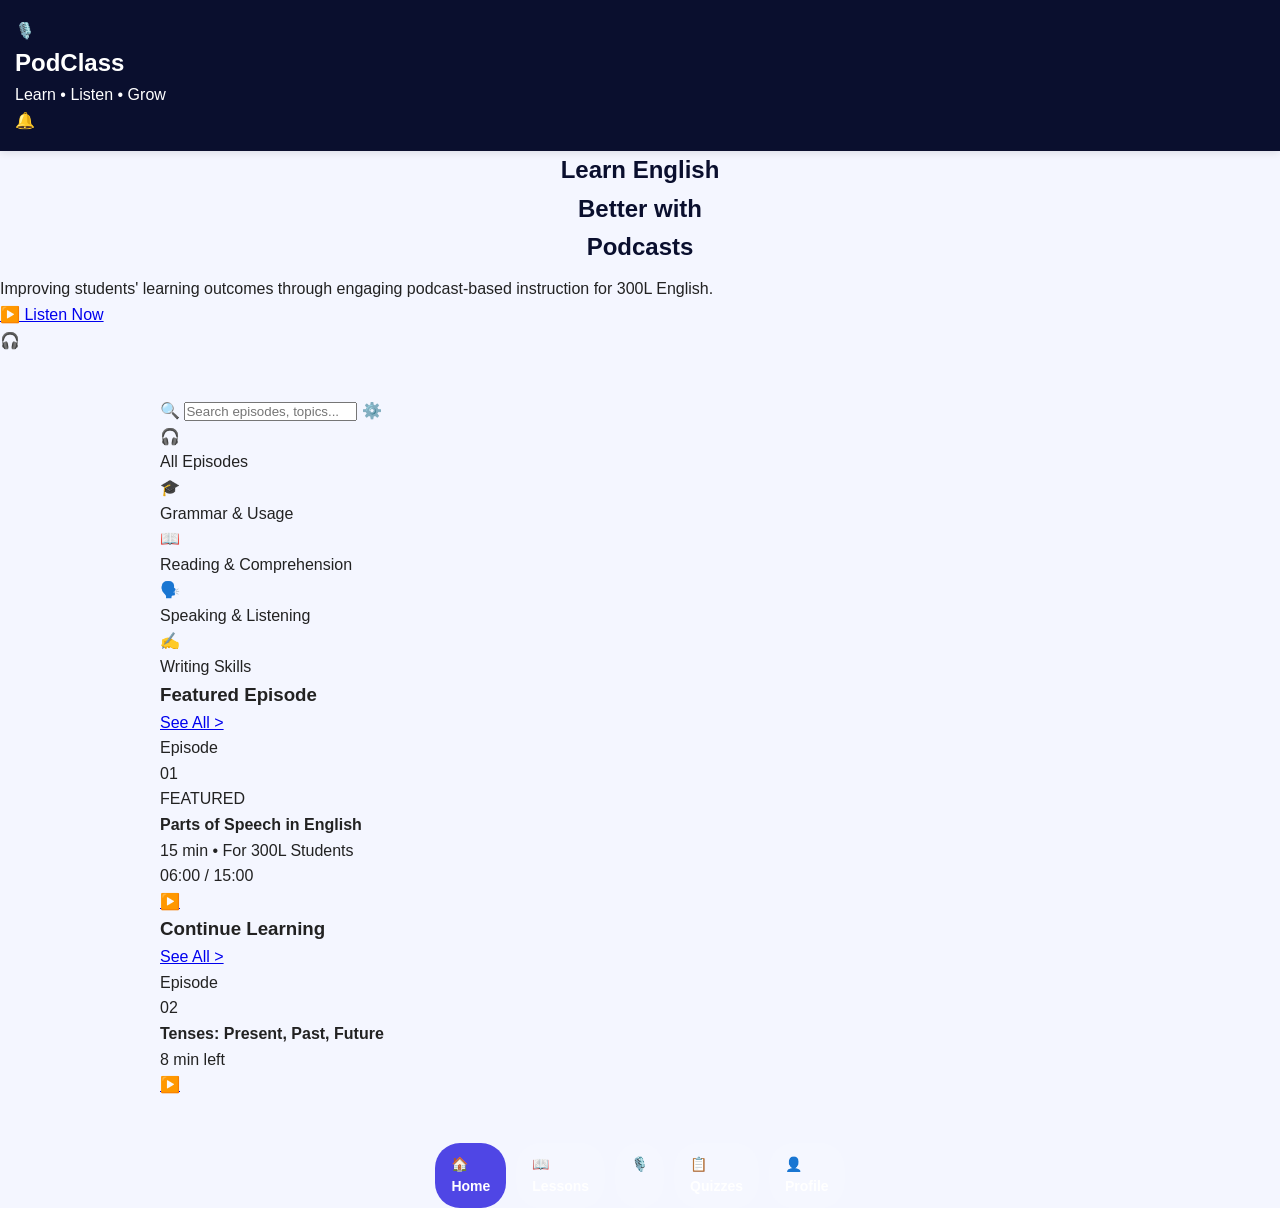
==== commit 4f1ee75c: "Update index.html" ====
--- a/index.html
+++ b/index.html
@@ -3,68 +3,88 @@
 <head>
   <meta charset="UTF-8">
   <meta name="viewport" content="width=device-width, initial-scale=1.0">
-  <title>Home - PodClass 300L</title>
+  <title>PodClass - Learn English with Podcasts</title>
   <link rel="stylesheet" href="style.css">
 </head>
 <body>
-<header>
-  <div class="header-top"><div class="school-name">FEDERAL UNIVERSITY OYE-EKITI</div></div>
-  <nav>
-    <a href="index.html" class="active">🏠 Home</a>
-    <a href="lessons.html">📖 Lessons</a>
-    <a href="podcasts.html">🎙️ Podcasts</a>
-    <a href="quizzes.html">📋 Quizzes</a>
-    <a href="progress.html">📊 Progress</a>
-    <a href="about.html">ℹ️ About</a>
-  </nav>
+
+<header class="app-header">
+  <div class="header-bar">
+    <div class="logo">
+      <div class="logo-icon">🎙️</div>
+      <div>
+        <h2>PodClass</h2>
+        <p>Learn • Listen • Grow</p>
+      </div>
+    </div>
+    <div class="header-icons">🔔</div>
+  </div>
 </header>
 
-<section class="hero">
-  <h1>Learn English <span>Through Podcasts</span></h1>
-  <p>An interactive podcast-based learning platform designed for 300L students to improve learning outcomes in English Language.</p>
-  <div class="hero-buttons">
-    <a href="podcasts.html" class="btn-primary">🎙️ Start Learning</a>
-    <a href="quizzes.html" class="btn-secondary">📋 Take Post-Test</a>
+<section class="hero-section">
+  <div class="hero-text">
+    <h1>Learn English <br>Better with <br><span>Podcasts</span></h1>
+    <p>Improving students' learning outcomes through engaging podcast-based instruction for 300L English.</p>
+    <a href="podcasts.html" class="btn-listen">▶️ Listen Now</a>
+  </div>
+  <div class="hero-img">🎧</div>
+</section>
+
+<section class="container">
+  <div class="search-box">
+    <span>🔍</span>
+    <input type="text" placeholder="Search episodes, topics...">
+    <span>⚙️</span>
+  </div>
+
+  <div class="categories">
+    <div class="cat-card purple"><div>🎧</div><p>All Episodes</p></div>
+    <div class="cat-card green"><div>🎓</div><p>Grammar & Usage</p></div>
+    <div class="cat-card yellow"><div>📖</div><p>Reading & Comprehension</p></div>
+    <div class="cat-card red"><div>🗣️</div><p>Speaking & Listening</p></div>
+    <div class="cat-card blue"><div>✍️</div><p>Writing Skills</p></div>
+  </div>
+
+  <div class="section-title">
+    <h3>Featured Episode</h3>
+    <a href="podcasts.html">See All ></a>
+  </div>
+
+  <div class="episode-card">
+    <div class="ep-thumb">Episode<br>01</div>
+    <div class="ep-info">
+      <span class="badge">FEATURED</span>
+      <h4>Parts of Speech in English</h4>
+      <p>15 min • For 300L Students</p>
+      <div class="progress-bar"><div style="width: 40%;"></div></div>
+      <div class="time">06:00 / 15:00</div>
+    </div>
+    <a href="podcasts.html#ep1" class="play-btn">▶️</a>
+  </div>
+
+  <div class="section-title">
+    <h3>Continue Learning</h3>
+    <a href="podcasts.html">See All ></a>
+  </div>
+
+  <div class="episode-card">
+    <div class="ep-thumb green">Episode<br>02</div>
+    <div class="ep-info">
+      <h4>Tenses: Present, Past, Future</h4>
+      <p>8 min left</p>
+      <div class="progress-bar"><div style="width: 60%;"></div></div>
+    </div>
+    <a href="podcasts.html#ep2" class="play-btn">▶️</a>
   </div>
 </section>
 
-<section class="container">
-  <div class="feature-grid">
-    <div class="feature-card">
-      <div class="icon">🎧</div>
-      <h3>Listen & Practice</h3>
-      <p>Audio lessons + Self recording for 300L English. Learn at your own pace.</p>
-    </div>
-    <div class="feature-card">
-      <div class="icon">🙋</div>
-      <h3>Ask Questions</h3>
-      <p>Record voice questions or type them. Send directly to your teacher.</p>
-    </div>
-    <div class="feature-card">
-      <div class="icon">📊</div>
-      <h3>Track Progress</h3>
-      <p>Take quizzes and see your improvement in real time.</p>
-    </div>
-  </div>
+<nav class="bottom-nav">
+  <a href="index.html" class="active"><div>🏠</div><span>Home</span></a>
+  <a href="lessons.html"><div>📖</div><span>Lessons</span></a>
+  <a href="podcasts.html" class="mic-btn"><div>🎙️</div></a>
+  <a href="quizzes.html"><div>📋</div><span>Quizzes</span></a>
+  <a href="progress.html"><div>👤</div><span>Profile</span></a>
+</nav>
 
-  <div class="featured-lesson">
-    <h2>📚 FEATURED LESSON FOR 300L</h2>
-    <h3>Parts of Speech</h3>
-    <p>Understand Noun, Verb, Adjective, Adverb and more with examples and audio.</p>
-    <a href="podcasts.html#ep1" class="btn-primary">Go to Lesson →</a>
-  </div>
-
-  <div class="about-project">
-    <h2>ABOUT THIS PROJECT</h2>
-    <p>This platform is developed by <b>ADEBISI TAIWO LATIFAT</b> as part of a 300L research study titled 
-    <i>"Effects of Podcasts-Based Instructional Strategy on Students' Learning Outcome in English Language"</i> 
-    Department of Arts and Social Science Education, FUOYE.</p>
-  </div>
-</section>
-
-<footer>
-  <div><b>👤 ADEBISI TAIWO LATIFAT</b> Researcher</div>
-  <div><b>👥 DR. ADEGBOYEGA, S.M.</b> Supervisor</div>
-</footer>
 </body>
 </html>
--- a/style.css
+++ b/style.css
@@ -1,18 +1,108 @@
+/* ===== RESET & BASE ===== */
 * { margin: 0; padding: 0; box-sizing: border-box; font-family: 'Segoe UI', Roboto, Arial, sans-serif; }
 body { background: #f4f6ff; color: #222; line-height: 1.6; }
-
+img { max-width: 100%; display: block; }
+
+/* ===== HEADER ===== */
 header { background: #0a0f2e; color: white; padding: 18px 15px; position: sticky; top: 0; z-index: 100; box-shadow: 0 2px 8px rgba(0,0,0,0.1); }
 .header-top { display: flex; justify-content: center; align-items: center; margin-bottom: 15px; }
-.school-name { font-size: 16px; font-weight: 800; text-align: center; letter-spacing: 0.5px;}
-
+.school-name { font-size: 16px; font-weight: 800; text-align: center; letter-spacing: 0.5px; text-transform: uppercase;}
+
+/* ===== NAVIGATION ===== */
 nav { display: flex; flex-wrap: wrap; gap: 10px; justify-content: center; }
 nav a { color: white; text-decoration: none; padding: 10px 16px; border-radius: 25px; background: rgba(255,255,255,0.1); font-size: 14px; font-weight: 600; transition: 0.3s; }
 nav a:hover { background: rgba(255,255,255,0.2); transform: translateY(-1px);}
 nav a.active { background: #4f46e5; font-weight: 700; }
 
+/* ===== CONTAINERS ===== */
 .container { max-width: 1000px; margin: 25px auto; padding: 20px; }
 h1 { text-align: center; color: #0a0f2e; margin-bottom: 10px; }
 
+/* ===== PROFESSIONAL HOMEPAGE ===== */
+.hero {
+  background: linear-gradient(135deg, #0a0f2e 0%, #4f46e5 100%);
+  color: white;
+  text-align: center;
+  padding: 60px 20px;
+}
+.hero h1 {
+  font-size: 32px;
+  margin-bottom: 15px;
+  line-height: 1.2;
+  color: white;
+}
+.hero h1 span { color: #fde047; }
+.hero p {
+  font-size: 16px;
+  max-width: 600px;
+  margin: 0 auto 25px;
+  opacity: 0.9;
+}
+.hero-buttons { display: flex; gap: 12px; justify-content: center; flex-wrap: wrap; }
+.btn-primary {
+  background: #fde047;
+  color: #0a0f2e;
+  padding: 14px 24px;
+  border-radius: 12px;
+  text-decoration: none;
+  font-weight: 800;
+  transition: 0.3s;
+  display: inline-block;
+}
+.btn-primary:hover { transform: translateY(-2px); box-shadow: 0 8px 20px rgba(253,224,71,0.3); }
+.btn-secondary {
+  background: rgba(255,255,255,0.15);
+  color: white;
+  padding: 14px 24px;
+  border-radius: 12px;
+  text-decoration: none;
+  font-weight: 700;
+  border: 1px solid rgba(255,255,255,0.3);
+  transition: 0.3s;
+  display: inline-block;
+}
+.btn-secondary:hover { background: white; color: #0a0f2e; }
+
+.feature-grid {
+  display: grid;
+  grid-template-columns: repeat(auto-fit, minmax(250px, 1fr));
+  gap: 20px;
+  margin: 40px 0;
+}
+.feature-card {
+  background: white;
+  padding: 25px;
+  border-radius: 16px;
+  text-align: center;
+  box-shadow: 0 4px 15px rgba(0,0,0,0.05);
+  border: 1px solid #eef2ff;
+  transition: 0.3s;
+}
+.feature-card:hover { transform: translateY(-4px); }
+.feature-card .icon { font-size: 40px; margin-bottom: 10px; }
+.feature-card h3 { color: #0a0f2e; margin-bottom: 8px; }
+
+.featured-lesson {
+  background: linear-gradient(135deg, #fffbeb, #fefce8);
+  padding: 30px;
+  border-radius: 18px;
+  text-align: center;
+  margin: 40px 0;
+  border: 2px solid #fde047;
+}
+.featured-lesson h2 { color: #a16207; font-size: 14px; letter-spacing: 1px; margin-bottom: 10px; }
+.featured-lesson h3 { color: #0a0f2e; font-size: 24px; margin: 10px 0; }
+.featured-lesson p { margin-bottom: 20px; }
+
+.about-project {
+  background: white;
+  padding: 30px;
+  border-radius: 16px;
+  box-shadow: 0 4px 15px rgba(0,0,0,0.05);
+}
+.about-project h2 { color: #0a0f2e; margin-bottom: 15px; text-align: center; }
+
+/* ===== PODCAST CARDS ===== */
 .podcast-card { background: white; padding: 24px; border-radius: 18px; margin-bottom: 25px; box-shadow: 0 4px 15px rgba(0,0,0,0.06); border: 1px solid #eef2ff; }
 .podcast-card h3 { color: #0a0f2e; margin-bottom: 10px; font-size: 19px; }
 
@@ -26,6 +116,7 @@
   border-left: 4px solid #f59e0b;
 }
 
+/* ===== TEACHER BOX ===== */
 .teacher-box {
   background: #eef2ff;
   padding: 18px;
@@ -39,13 +130,18 @@
 .btn-teacher-record {
   background: linear-gradient(135deg, #0a0f2e, #1e293b);
   color: white; border: none; padding: 12px 16px; border-radius: 10px; cursor: pointer; font-weight: 700; flex: 1; font-size: 14px;
-}
+  transition: 0.3s;
+}
+.btn-teacher-record:hover { transform: translateY(-1px); }
 .btn-upload {
   background: linear-gradient(135deg, #4f46e5, #6366f1);
   color: white; padding: 12px 16px; border-radius: 10px; cursor: pointer; font-weight: 700; flex: 1; text-align: center; font-size: 14px;
-}
+  transition: 0.3s;
+}
+.btn-upload:hover { transform: translateY(-1px); }
 .teacher-status { margin-top: 10px; font-size: 13px; font-weight: 600; }
 
+/* ===== STUDENT BOX - COMFORTABLE CHAT STYLE ===== */
 .student-box {
   background: #f8fafc;
   padding: 22px;
@@ -108,11 +204,14 @@
 }
 .btn-whatsapp:hover { transform: translateY(-2px); }
 
+/* ===== FOOTER ===== */
 footer { background: #0a0f2e; color: white; display: grid; gap: 20px; padding: 35px 20px; font-size: 14px; text-align: center; margin-top:40px; }
 footer b { display: block; margin-bottom: 5px; color: #a5b4fc;}
 
+/* ===== RESPONSIVE ===== */
 @media(max-width: 480px){
-.container { padding: 15px; }
-.podcast-card { padding: 18px; }
-.teacher-actions { flex-direction: column; }
-}
+ .container { padding: 15px; }
+ .podcast-card { padding: 18px; }
+ .teacher-actions { flex-direction: column; }
+ .hero h1 { font-size: 26px; }
+}
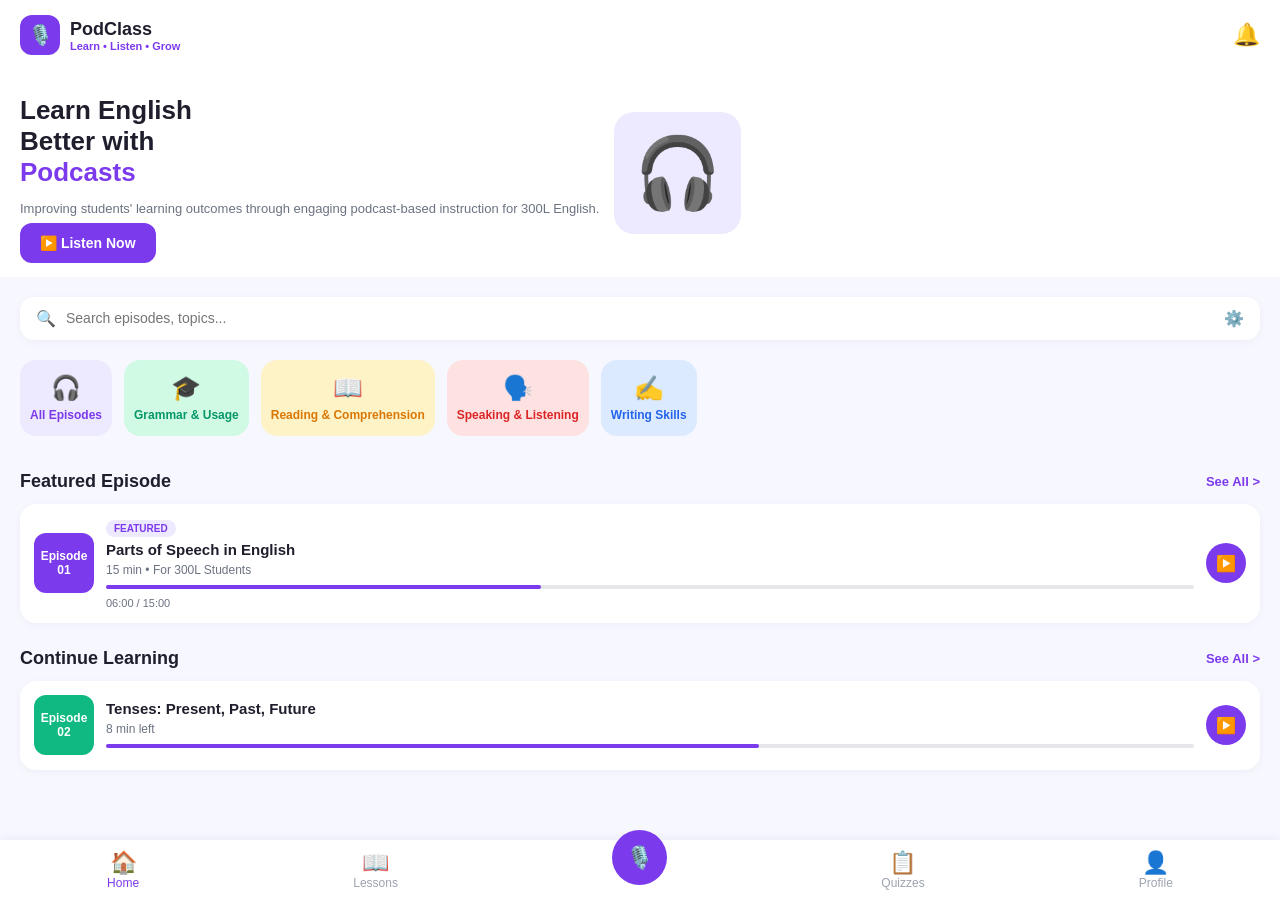
==== commit 9c901090: "Update index.html" ====
--- a/index.html
+++ b/index.html
@@ -4,7 +4,7 @@
   <meta charset="UTF-8">
   <meta name="viewport" content="width=device-width, initial-scale=1.0">
   <title>PodClass - Learn English with Podcasts</title>
-  <link rel="stylesheet" href="style.css">
+  <link rel="stylesheet" href="styles.css">
 </head>
 <body>
 
--- a/styles.css
+++ b/styles.css
@@ -0,0 +1,109 @@
+* { margin: 0; padding: 0; box-sizing: border-box; font-family: 'Segoe UI', Roboto, Arial, sans-serif; }
+body { background: #f7f7ff; color: #1e1e2d; padding-bottom: 80px; }
+
+/* HEADER */
+.app-header { background: white; padding: 15px 20px; position: sticky; top: 0; z-index: 100; }
+.header-bar { display: flex; justify-content: space-between; align-items: center; }
+.logo { display: flex; align-items: center; gap: 10px; }
+.logo-icon { background: #7c3aed; color: white; width: 40px; height: 40px; border-radius: 12px; display: flex; align-items: center; justify-content: center; font-size: 20px; }
+.logo h2 { font-size: 18px; color: #1e1e2d; }
+.logo p { font-size: 11px; color: #7c3aed; font-weight: 600; }
+.header-icons { font-size: 22px; }
+
+/* HERO */
+.hero-section {
+  background: white;
+  padding: 25px 20px;
+  display: flex;
+  align-items: center;
+  gap: 15px;
+}
+.hero-text h1 { font-size: 26px; line-height: 1.2; color: #1e1e2d; }
+.hero-text h1 span { color: #7c3aed; }
+.hero-text p { font-size: 13px; color: #6b7280; margin: 12px 0 18px; }
+.btn-listen {
+  background: #7c3aed;
+  color: white;
+  padding: 12px 20px;
+  border-radius: 12px;
+  text-decoration: none;
+  font-weight: 700;
+  font-size: 14px;
+}
+.hero-img { font-size: 70px; background: #ede9fe; padding: 20px; border-radius: 20px; }
+
+/* CONTAINER */
+.container { padding: 20px; }
+.search-box {
+  background: white;
+  display: flex; align-items: center; gap: 10px;
+  padding: 12px 16px; border-radius: 14px;
+  box-shadow: 0 2px 10px rgba(0,0,0,0.04);
+  margin-bottom: 20px;
+}
+.search-box input { border: none; outline: none; flex: 1; font-size: 14px; background: transparent; }
+
+/* CATEGORIES */
+.categories { display: flex; gap: 12px; overflow-x: auto; padding-bottom: 10px; }
+.cat-card {
+  min-width: 90px; padding: 14px 10px; border-radius: 16px;
+  text-align: center; font-size: 12px; font-weight: 600;
+}
+.cat-card div { font-size: 24px; margin-bottom: 6px; }
+.purple { background: #ede9fe; color: #7c3aed; }
+.green { background: #d1fae5; color: #059669; }
+.yellow { background: #fef3c7; color: #d97706; }
+.red { background: #fee2e2; color: #dc2626; }
+.blue { background: #dbeafe; color: #2563eb; }
+
+/* EPISODE CARDS */
+.section-title { display: flex; justify-content: space-between; align-items: center; margin: 25px 0 12px; }
+.section-title h3 { font-size: 18px; }
+.section-title a { color: #7c3aed; font-size: 13px; font-weight: 600; text-decoration: none; }
+
+.episode-card {
+  background: white;
+  padding: 14px;
+  border-radius: 16px;
+  display: flex;
+  align-items: center;
+  gap: 12px;
+  margin-bottom: 15px;
+  box-shadow: 0 2px 10px rgba(0,0,0,0.04);
+}
+.ep-thumb {
+  background: #7c3aed; color: white;
+  width: 60px; height: 60px; border-radius: 12px;
+  display: flex; align-items: center; justify-content: center;
+  font-size: 12px; font-weight: 700; text-align: center;
+}
+.ep-thumb.green { background: #10b981; }
+.ep-info { flex: 1; }
+.badge { background: #ede9fe; color: #7c3aed; font-size: 10px; font-weight: 700; padding: 3px 8px; border-radius: 20px; }
+.ep-info h4 { font-size: 15px; margin: 5px 0; }
+.ep-info p { font-size: 12px; color: #6b7280; }
+.progress-bar { background: #e5e7eb; height: 4px; border-radius: 10px; margin: 8px 0; }
+.progress-bar div { background: #7c3aed; height: 4px; border-radius: 10px; }
+.time { font-size: 11px; color: #6b7280; }
+.play-btn {
+  background: #7c3aed; color: white;
+  width: 40px; height: 40px; border-radius: 50%;
+  display: flex; align-items: center; justify-content: center;
+  text-decoration: none; font-size: 16px;
+}
+
+/* BOTTOM NAV */
+.bottom-nav {
+  position: fixed; bottom: 0; left: 0; right: 0;
+  background: white; display: flex; justify-content: space-around;
+  padding: 10px 0; box-shadow: 0 -2px 10px rgba(0,0,0,0.05);
+}
+.bottom-nav a { text-align: center; color: #9ca3af; font-size: 12px; text-decoration: none; }
+.bottom-nav a.active { color: #7c3aed; }
+.bottom-nav a div { font-size: 22px; }
+.mic-btn {
+  background: #7c3aed; color: white !important;
+  width: 55px; height: 55px; border-radius: 50%;
+  margin-top: -20px; display: flex; align-items: center; justify-content: center;
+  font-size: 26px !important;
+}
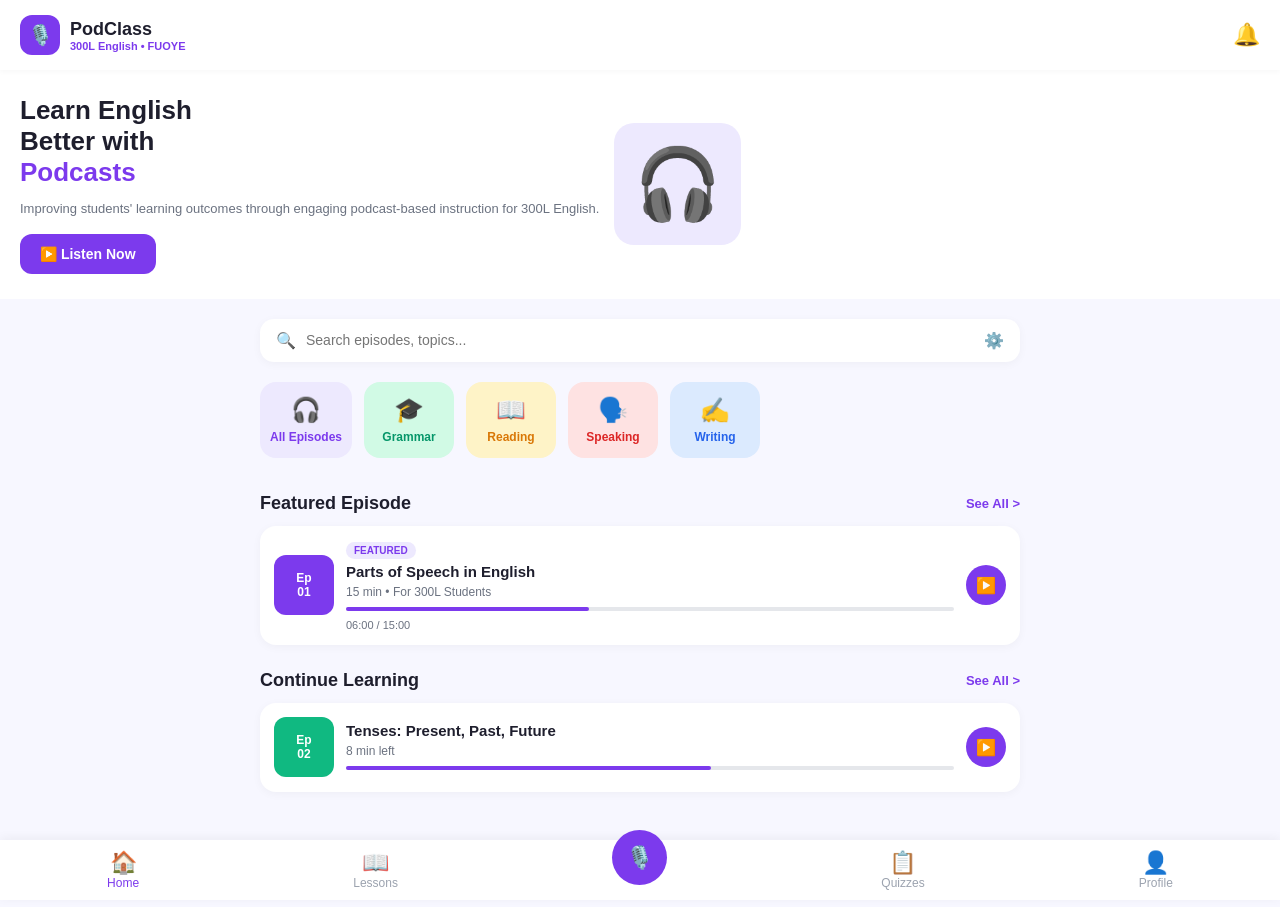
==== commit 0701f6b8: "Update index.html" ====
--- a/index.html
+++ b/index.html
@@ -3,8 +3,66 @@
 <head>
   <meta charset="UTF-8">
   <meta name="viewport" content="width=device-width, initial-scale=1.0">
-  <title>PodClass - Learn English with Podcasts</title>
-  <link rel="stylesheet" href="styles.css">
+  <title>PodClass - FUOYE 300L English</title>
+  <style>
+    * { margin: 0; padding: 0; box-sizing: border-box; font-family: -apple-system, BlinkMacSystemFont, 'Segoe UI', Roboto, Arial, sans-serif; }
+    body { background: #f7f7ff; color: #1e1e2d; padding-bottom: 80px; }
+    
+    /* HEADER */
+    .app-header { background: white; padding: 15px 20px; position: sticky; top: 0; z-index: 100; box-shadow: 0 2px 5px rgba(0,0,0,0.03); }
+    .header-bar { display: flex; justify-content: space-between; align-items: center; }
+    .logo { display: flex; align-items: center; gap: 10px; }
+    .logo-icon { background: #7c3aed; color: white; width: 40px; height: 40px; border-radius: 12px; display: flex; align-items: center; justify-content: center; font-size: 20px; }
+    .logo h2 { font-size: 18px; color: #1e1e2d; }
+    .logo p { font-size: 11px; color: #7c3aed; font-weight: 600; }
+    .header-icons { font-size: 22px; }
+
+    /* HERO */
+    .hero-section { background: white; padding: 25px 20px; display: flex; align-items: center; gap: 15px; }
+    .hero-text h1 { font-size: 26px; line-height: 1.2; color: #1e1e2d; }
+    .hero-text h1 span { color: #7c3aed; }
+    .hero-text p { font-size: 13px; color: #6b7280; margin: 12px 0 18px; }
+    .btn-listen { background: #7c3aed; color: white; padding: 12px 20px; border-radius: 12px; text-decoration: none; font-weight: 700; font-size: 14px; display: inline-block; }
+    .hero-img { font-size: 70px; background: #ede9fe; padding: 20px; border-radius: 20px; }
+
+    /* CONTAINER */
+    .container { padding: 20px; max-width: 800px; margin: 0 auto; }
+    .search-box { background: white; display: flex; align-items: center; gap: 10px; padding: 12px 16px; border-radius: 14px; box-shadow: 0 2px 10px rgba(0,0,0,0.04); margin-bottom: 20px; }
+    .search-box input { border: none; outline: none; flex: 1; font-size: 14px; background: transparent; }
+
+    /* CATEGORIES */
+    .categories { display: flex; gap: 12px; overflow-x: auto; padding-bottom: 10px; }
+    .cat-card { min-width: 90px; padding: 14px 10px; border-radius: 16px; text-align: center; font-size: 12px; font-weight: 600; }
+    .cat-card div { font-size: 24px; margin-bottom: 6px; }
+    .purple { background: #ede9fe; color: #7c3aed; }
+    .green { background: #d1fae5; color: #059669; }
+    .yellow { background: #fef3c7; color: #d97706; }
+    .red { background: #fee2e2; color: #dc2626; }
+    .blue { background: #dbeafe; color: #2563eb; }
+
+    /* EPISODE CARDS */
+    .section-title { display: flex; justify-content: space-between; align-items: center; margin: 25px 0 12px; }
+    .section-title h3 { font-size: 18px; }
+    .section-title a { color: #7c3aed; font-size: 13px; font-weight: 600; text-decoration: none; }
+    .episode-card { background: white; padding: 14px; border-radius: 16px; display: flex; align-items: center; gap: 12px; margin-bottom: 15px; box-shadow: 0 2px 10px rgba(0,0,0,0.04); }
+    .ep-thumb { background: #7c3aed; color: white; width: 60px; height: 60px; border-radius: 12px; display: flex; align-items: center; justify-content: center; font-size: 12px; font-weight: 700; text-align: center; }
+    .ep-thumb.green { background: #10b981; }
+    .ep-info { flex: 1; }
+    .badge { background: #ede9fe; color: #7c3aed; font-size: 10px; font-weight: 700; padding: 3px 8px; border-radius: 20px; }
+    .ep-info h4 { font-size: 15px; margin: 5px 0; }
+    .ep-info p { font-size: 12px; color: #6b7280; }
+    .progress-bar { background: #e5e7eb; height: 4px; border-radius: 10px; margin: 8px 0; }
+    .progress-bar div { background: #7c3aed; height: 4px; border-radius: 10px; }
+    .time { font-size: 11px; color: #6b7280; }
+    .play-btn { background: #7c3aed; color: white; width: 40px; height: 40px; border-radius: 50%; display: flex; align-items: center; justify-content: center; text-decoration: none; font-size: 16px; }
+
+    /* BOTTOM NAV */
+    .bottom-nav { position: fixed; bottom: 0; left: 0; right: 0; background: white; display: flex; justify-content: space-around; padding: 10px 0; box-shadow: 0 -2px 10px rgba(0,0,0,0.05); }
+    .bottom-nav a { text-align: center; color: #9ca3af; font-size: 12px; text-decoration: none; }
+    .bottom-nav a.active { color: #7c3aed; }
+    .bottom-nav a div { font-size: 22px; }
+    .mic-btn { background: #7c3aed; color: white !important; width: 55px; height: 55px; border-radius: 50%; margin-top: -20px; display: flex; align-items: center; justify-content: center; font-size: 26px !important; }
+  </style>
 </head>
 <body>
 
@@ -14,7 +72,7 @@
       <div class="logo-icon">🎙️</div>
       <div>
         <h2>PodClass</h2>
-        <p>Learn • Listen • Grow</p>
+        <p>300L English • FUOYE</p>
       </div>
     </div>
     <div class="header-icons">🔔</div>
@@ -39,10 +97,10 @@
 
   <div class="categories">
     <div class="cat-card purple"><div>🎧</div><p>All Episodes</p></div>
-    <div class="cat-card green"><div>🎓</div><p>Grammar & Usage</p></div>
-    <div class="cat-card yellow"><div>📖</div><p>Reading & Comprehension</p></div>
-    <div class="cat-card red"><div>🗣️</div><p>Speaking & Listening</p></div>
-    <div class="cat-card blue"><div>✍️</div><p>Writing Skills</p></div>
+    <div class="cat-card green"><div>🎓</div><p>Grammar</p></div>
+    <div class="cat-card yellow"><div>📖</div><p>Reading</p></div>
+    <div class="cat-card red"><div>🗣️</div><p>Speaking</p></div>
+    <div class="cat-card blue"><div>✍️</div><p>Writing</p></div>
   </div>
 
   <div class="section-title">
@@ -51,7 +109,7 @@
   </div>
 
   <div class="episode-card">
-    <div class="ep-thumb">Episode<br>01</div>
+    <div class="ep-thumb">Ep<br>01</div>
     <div class="ep-info">
       <span class="badge">FEATURED</span>
       <h4>Parts of Speech in English</h4>
@@ -68,7 +126,7 @@
   </div>
 
   <div class="episode-card">
-    <div class="ep-thumb green">Episode<br>02</div>
+    <div class="ep-thumb green">Ep<br>02</div>
     <div class="ep-info">
       <h4>Tenses: Present, Past, Future</h4>
       <p>8 min left</p>
